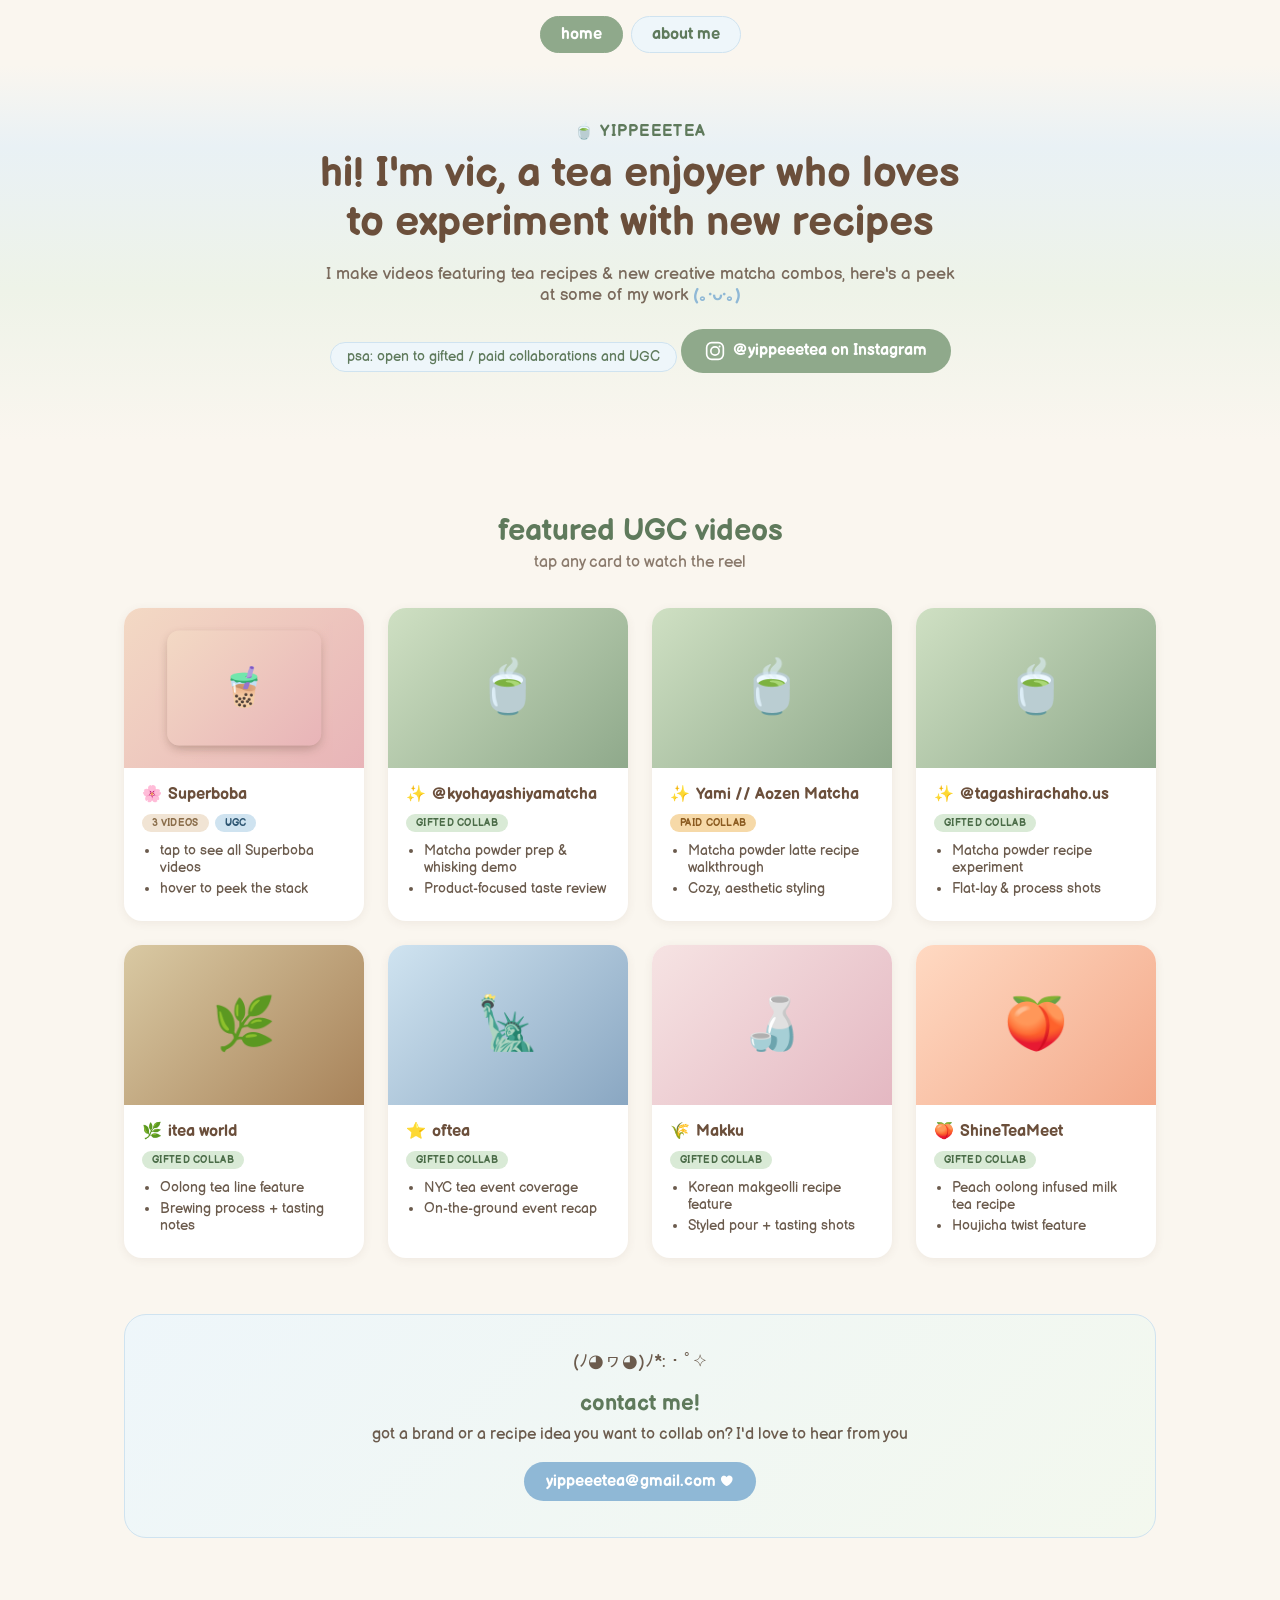
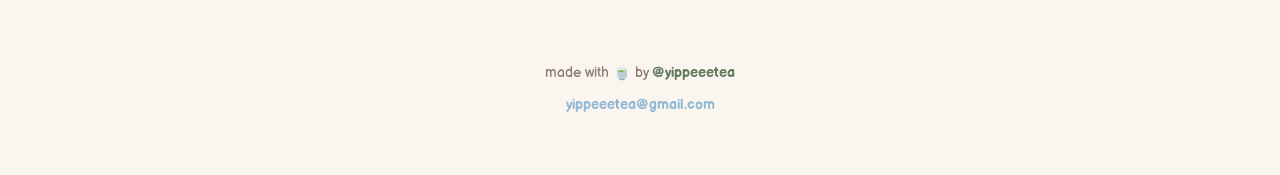
==== docs/index.html @ 3ee5039b "Switch to docs/ output for GitHub Pages (no workflow scope needed) - build.py now renders into docs/" ====
<!DOCTYPE html>
<html lang="en">
<head>
<meta charset="UTF-8" />
<meta name="viewport" content="width=device-width, initial-scale=1.0" />
<title>yippeeetea · UGC Portfolio</title>
<link rel="icon" href="data:image/svg+xml,<svg xmlns=%22http://www.w3.org/2000/svg%22 viewBox=%220 0 100 100%22><text y=%22.9em%22 font-size=%2280%22>🍵</text></svg>" />
<link rel="preconnect" href="https://fonts.googleapis.com">
<link rel="preconnect" href="https://fonts.gstatic.com" crossorigin>
<link href="https://fonts.googleapis.com/css2?family=Balsamiq+Sans:ital,wght@0,400;0,700;1,400;1,700&display=swap" rel="stylesheet">
<link rel="stylesheet" href="style.css" />
</head>
<body>

<nav class="site-nav">
  <a class="nav-tab active" href="index.html">home</a>
  <a class="nav-tab " href="about.html">about me</a>
</nav>


<header class="hero">
  <div class="hero-content">
    <p class="eyebrow">🍵 yippeeetea</p>
    <h1>hi! I'm vic, a tea enjoyer who loves to experiment with new recipes</h1>
    <p class="sub">I make videos featuring tea recipes &amp; new creative matcha combos, here's a peek at some of my work <span class="kaomoji">(｡•ᴗ•｡)</span></p>
    <p class="psa">psa: open to gifted / paid collaborations and UGC</p>
    <a class="ig-link" href="https://www.instagram.com/yippeeetea/" target="_blank" rel="noopener">
      <span class="ig-icon" aria-hidden="true"><img src="[data-uri]" alt="" /></span>
      <span>@yippeeetea on Instagram</span>
    </a>
  </div>
</header>


<main>

  <h2 class="section-title">featured UGC videos</h2>
  <p class="section-sub">tap any card to watch the reel</p>

  <section class="grid">
    
      
        
<a class="card card-stack-link" href="superboba.html">
  <div class="thumb thumb-superboba card-stack" aria-hidden="true">
    
    
    <span class="stack-leaf stack-leaf-3">🧋</span>
    
    <span class="stack-leaf stack-leaf-2">🧋</span>
    
    <span class="stack-leaf stack-leaf-1">🧋</span>
    
  </div>
  <div class="card-body">
    <p class="subtitle"><span class="accent">🌸</span> Superboba</p>
    <div class="pills">
      <span class="pill pill-count">3 videos</span>
      
      <span class="pill pill-ugc">UGC</span>
      
    </div>
    <ul class="points">
      <li>tap to see all Superboba videos</li>
      <li>hover to peek the stack</li>
    </ul>
  </div>
</a>

      
    
      
        
<a class="card" href="https://www.instagram.com/reel/DeEqm_hRa85/?utm_source=ig_web_copy_link&stkn=MzRlODBiNWFlZA==" target="_blank" rel="noopener">
  <div class="thumb thumb-matcha">🍵</div>
  <div class="card-body">
    <p class="subtitle"><span class="accent">✨</span> @kyohayashiyamatcha</p>
    <div class="pills">
      <span class="pill pill-gifted">gifted collab</span>
      
    </div>
    <ul class="points">
      
      <li>Matcha powder prep & whisking demo</li>
      
      <li>Product-focused taste review</li>
      
    </ul>
  </div>
</a>

      
    
      
        
<a class="card" href="https://www.instagram.com/reel/DdkfxMmgO7o/?utm_source=ig_web_copy_link&stkn=MzRlODBiNWFlZA==" target="_blank" rel="noopener">
  <div class="thumb thumb-matcha">🍵</div>
  <div class="card-body">
    <p class="subtitle"><span class="accent">✨</span> Yami // Aozen Matcha</p>
    <div class="pills">
      <span class="pill pill-paid">paid collab</span>
      
    </div>
    <ul class="points">
      
      <li>Matcha powder latte recipe walkthrough</li>
      
      <li>Cozy, aesthetic styling</li>
      
    </ul>
  </div>
</a>

      
    
      
        
<a class="card" href="https://www.instagram.com/reel/DdAmlrzAYRp/?utm_source=ig_web_copy_link&stkn=MzRlODBiNWFlZA==" target="_blank" rel="noopener">
  <div class="thumb thumb-matcha">🍵</div>
  <div class="card-body">
    <p class="subtitle"><span class="accent">✨</span> @tagashirachaho.us</p>
    <div class="pills">
      <span class="pill pill-gifted">gifted collab</span>
      
    </div>
    <ul class="points">
      
      <li>Matcha powder recipe experiment</li>
      
      <li>Flat-lay & process shots</li>
      
    </ul>
  </div>
</a>

      
    
      
        
<a class="card" href="https://www.instagram.com/reel/Db-3Sy9xDzG/?utm_source=ig_web_copy_link&stkn=MzRlODBiNWFlZA==" target="_blank" rel="noopener">
  <div class="thumb thumb-oolong">🌿</div>
  <div class="card-body">
    <p class="subtitle"><span class="accent">🌿</span> itea world</p>
    <div class="pills">
      <span class="pill pill-gifted">gifted collab</span>
      
    </div>
    <ul class="points">
      
      <li>Oolong tea line feature</li>
      
      <li>Brewing process + tasting notes</li>
      
    </ul>
  </div>
</a>

      
    
      
        
<a class="card" href="https://www.instagram.com/reel/DcQ111cR7M1/?utm_source=ig_web_copy_link&stkn=MzRlODBiNWFlZA==" target="_blank" rel="noopener">
  <div class="thumb thumb-event">🗽</div>
  <div class="card-body">
    <p class="subtitle"><span class="accent">⭐</span> oftea</p>
    <div class="pills">
      <span class="pill pill-gifted">gifted collab</span>
      
    </div>
    <ul class="points">
      
      <li>NYC tea event coverage</li>
      
      <li>On-the-ground event recap</li>
      
    </ul>
  </div>
</a>

      
    
      
        
<a class="card" href="https://www.instagram.com/reel/DdsZMg9Aa8T/?utm_source=ig_web_copy_link&stkn=MzRlODBiNWFlZA==" target="_blank" rel="noopener">
  <div class="thumb thumb-makku">🍶</div>
  <div class="card-body">
    <p class="subtitle"><span class="accent">🌾</span> Makku</p>
    <div class="pills">
      <span class="pill pill-gifted">gifted collab</span>
      
    </div>
    <ul class="points">
      
      <li>Korean makgeolli recipe feature</li>
      
      <li>Styled pour + tasting shots</li>
      
    </ul>
  </div>
</a>

      
    
      
        
<a class="card" href="https://www.instagram.com/reel/DdrWf7hsJnU/?utm_source=ig_web_copy_link&stkn=MzRlODBiNWFlZA==" target="_blank" rel="noopener">
  <div class="thumb thumb-shineteameet">🍑</div>
  <div class="card-body">
    <p class="subtitle"><span class="accent">🍑</span> ShineTeaMeet</p>
    <div class="pills">
      <span class="pill pill-gifted">gifted collab</span>
      
    </div>
    <ul class="points">
      
      <li>Peach oolong infused milk tea recipe</li>
      
      <li>Houjicha twist feature</li>
      
    </ul>
  </div>
</a>

      
    
  </section>

  <section class="contact-card">
    <p class="contact-heart" aria-hidden="true">(ﾉ◕ヮ◕)ﾉ*:・ﾟ✧</p>
    <h3>contact me!</h3>
    <p>got a brand or a recipe idea you want to collab on? I'd love to hear from you</p>
    <a class="email-link" href="mailto:yippeeetea@gmail.com">yippeeetea@gmail.com ♥</a>
  </section>

</main>

<footer>
  <p>made with 🍵 by <a href="https://www.instagram.com/yippeeetea/" target="_blank" rel="noopener">@yippeeetea</a></p>
  <p class="footer-email"><a href="mailto:yippeeetea@gmail.com">yippeeetea@gmail.com</a></p>
</footer>

</body>
</html>
---- docs/style.css ----
:root {
  --cream: #faf6ef;
  --sage: #8fa98b;
  --sage-dark: #5f7a5c;
  --brown: #6b4f3b;
  --accent: #e8b4b8;
  --card-bg: #ffffff;
  --baby-blue: #cfe3f0;
  --baby-blue-dark: #8fb8d6;
}

* { box-sizing: border-box; }

:root {
  --leaf-cursor: url("[data-uri]") 4 28, auto;
}

body {
  margin: 0;
  font-family: 'Balsamiq Sans', sans-serif;
  background: var(--cream);
  color: var(--brown);
  cursor: var(--leaf-cursor);
}

a, button, .card, .ig-link, .back-link {
  cursor: var(--leaf-cursor);
}

.hero {
  padding: 40px 24px 48px;
  text-align: center;
  background: linear-gradient(180deg, var(--cream) 0%, #e9f1f5 22%, #eef3e8 60%, var(--cream) 100%);
  position: relative;
  overflow: hidden;
}

.hero-content { max-width: 640px; margin: 0 auto; position: relative; z-index: 1; }

.eyebrow {
  font-weight: 700;
  letter-spacing: 0.08em;
  text-transform: uppercase;
  color: var(--sage-dark);
  margin-bottom: 8px;
}

.hero h1 {
  font-family: 'Balsamiq Sans', sans-serif;
  font-size: clamp(1.7rem, 4.2vw, 2.6rem);
  font-weight: 700;
  margin: 0 0 16px;
  color: var(--brown);
}

.hero .sub {
  font-size: 1.05rem;
  margin-bottom: 24px;
  color: #7a6a5c;
}

.ig-link {
  display: inline-flex;
  align-items: center;
  gap: 8px;
  padding: 12px 24px;
  background: var(--sage);
  color: white;
  border-radius: 999px;
  text-decoration: none;
  font-weight: 600;
  transition: transform 0.15s ease, background 0.15s ease;
}

.ig-link:hover {
  background: var(--sage-dark);
  transform: translateY(-2px);
}

.ig-icon {
  display: inline-flex;
  width: 20px;
  height: 20px;
}

.ig-icon img { width: 100%; height: 100%; display: block; }

.kaomoji {
  display: inline-block;
  color: var(--baby-blue-dark);
  font-weight: 700;
}

.psa {
  font-size: 0.85rem;
  color: var(--sage-dark);
  background: #eef6fa;
  display: inline-block;
  padding: 6px 16px;
  border-radius: 999px;
  margin: 0 0 20px;
  border: 1px solid var(--baby-blue);
}

.site-nav {
  display: flex;
  justify-content: center;
  gap: 8px;
  padding: 16px 24px 12px;
  background: var(--cream);
}

.nav-tab {
  padding: 8px 20px;
  border-radius: 999px;
  text-decoration: none;
  font-weight: 700;
  color: var(--sage-dark);
  background: #eef6fa;
  border: 1px solid var(--baby-blue);
  transition: background 0.15s ease, color 0.15s ease, transform 0.15s ease;
}

.nav-tab:hover {
  transform: translateY(-1px);
  background: var(--baby-blue);
}

.nav-tab.active {
  background: var(--sage);
  color: white;
  border-color: var(--sage);
}

main {
  max-width: 1080px;
  margin: 0 auto;
  padding: 48px 24px 80px;
}

.section-title {
  text-align: center;
  font-family: 'Balsamiq Sans', sans-serif;
  font-weight: 700;
  font-size: 1.9rem;
  margin-bottom: 4px;
  color: var(--sage-dark);
}

.section-sub {
  text-align: center;
  color: #8a7a6c;
  margin-top: 0;
  margin-bottom: 36px;
}

.grid {
  display: grid;
  grid-template-columns: repeat(auto-fill, minmax(240px, 1fr));
  gap: 24px;
}

.card {
  background: var(--card-bg);
  border-radius: 18px;
  overflow: hidden;
  text-decoration: none;
  color: var(--brown);
  box-shadow: 0 2px 10px rgba(107, 79, 59, 0.08);
  transition: transform 0.18s ease, box-shadow 0.18s ease;
  display: flex;
  flex-direction: column;
}

.card:hover {
  transform: translateY(-6px);
  box-shadow: 0 12px 24px rgba(107, 79, 59, 0.15);
}

.thumb {
  height: 160px;
  display: flex;
  align-items: center;
  justify-content: center;
  font-size: 3.2rem;
}

.thumb-superboba { --thumb-grad: linear-gradient(135deg, #f3d9c4, #e8b4b8); background: var(--thumb-grad); }
.thumb-matcha { --thumb-grad: linear-gradient(135deg, #cfe0c3, #8fa98b); background: var(--thumb-grad); }
.thumb-oolong { --thumb-grad: linear-gradient(135deg, #d9c9a3, #a8835a); background: var(--thumb-grad); }
.thumb-event { --thumb-grad: linear-gradient(135deg, var(--baby-blue), #8aa7c2); background: var(--thumb-grad); }
.thumb-makku { --thumb-grad: linear-gradient(135deg, #f6e3e3, #e4b8c2); background: var(--thumb-grad); }
.thumb-shineteameet { --thumb-grad: linear-gradient(135deg, #ffd9c2, #f3a98a); background: var(--thumb-grad); }

/* --- hover "deck of cards" stack (used for any brand with multiple videos) --- */
.card-stack {
  position: relative;
  overflow: visible;
  background: var(--thumb-grad);
}

.stack-leaf {
  position: absolute;
  width: 64%;
  height: 72%;
  border-radius: 12px;
  display: flex;
  align-items: center;
  justify-content: center;
  font-size: 2.4rem;
  background: var(--thumb-grad);
  box-shadow: 0 4px 10px rgba(107, 79, 59, 0.18);
  transition: transform 0.35s cubic-bezier(0.34, 1.56, 0.64, 1), opacity 0.3s ease;
}

.stack-leaf-1 { transform: translate(-50%, -50%) rotate(0deg); z-index: 4; }
.stack-leaf-2 { transform: translate(-50%, -50%) rotate(0deg) scale(0.96); z-index: 3; opacity: 0.9; }
.stack-leaf-3 { transform: translate(-50%, -50%) rotate(0deg) scale(0.92); z-index: 2; opacity: 0.75; }
.stack-leaf-4 { transform: translate(-50%, -50%) rotate(0deg) scale(0.88); z-index: 1; opacity: 0.6; }

.stack-leaf-1, .stack-leaf-2, .stack-leaf-3, .stack-leaf-4 {
  left: 50%;
  top: 50%;
}

.card-stack-link:hover .stack-leaf-1 {
  transform: translate(-78%, -58%) rotate(-16deg);
}

.card-stack-link:hover .stack-leaf-2 {
  transform: translate(-58%, -44%) rotate(-5deg) scale(0.97);
  opacity: 1;
}

.card-stack-link:hover .stack-leaf-3 {
  transform: translate(-38%, -44%) rotate(6deg) scale(0.95);
  opacity: 1;
}

.card-stack-link:hover .stack-leaf-4 {
  transform: translate(-18%, -58%) rotate(16deg) scale(0.92);
  opacity: 1;
}

.card-body {
  padding: 16px 18px 20px;
}

.subtitle {
  font-weight: 700;
  margin: 0 0 10px;
  display: flex;
  align-items: center;
  gap: 6px;
  flex-wrap: wrap;
}

.accent { font-size: 1rem; }

.tag {
  font-size: 0.65rem;
  font-weight: 600;
  background: #f1e4d4;
  color: #8a6d4a;
  padding: 2px 8px;
  border-radius: 999px;
  text-transform: uppercase;
  letter-spacing: 0.03em;
}

.pills {
  display: flex;
  flex-wrap: wrap;
  gap: 6px;
  margin-bottom: 10px;
}

.pill {
  font-size: 0.65rem;
  font-weight: 700;
  padding: 3px 10px;
  border-radius: 999px;
  text-transform: uppercase;
  letter-spacing: 0.03em;
}

.pill-count { background: #f1e4d4; color: #8a6d4a; }
.pill-ugc { background: var(--baby-blue); color: #2d5571; }
.pill-paid { background: #f6d9a8; color: #8a5a1f; }
.pill-gifted { background: #d9ead6; color: #4a6b47; }

.points {
  margin: 0;
  padding-left: 18px;
  font-size: 0.9rem;
  color: #6b5b4d;
}

.points li { margin-bottom: 4px; }

footer {
  text-align: center;
  padding: 32px 24px 48px;
  color: #8a7a6c;
  font-size: 0.9rem;
}

footer a {
  color: var(--sage-dark);
  font-weight: 600;
  text-decoration: none;
}

footer a:hover { text-decoration: underline; }

.hero-sub {
  padding: 48px 24px 32px;
}

.back-link {
  display: inline-block;
  margin-bottom: 16px;
  font-weight: 700;
  color: var(--sage-dark);
  text-decoration: none;
}

.back-link:hover { text-decoration: underline; }

.contact-card {
  margin-top: 56px;
  text-align: center;
  background: linear-gradient(135deg, #eef6fa, #f3f8ee);
  border: 1px solid var(--baby-blue);
  border-radius: 22px;
  padding: 36px 24px;
}

.contact-heart {
  font-size: 1.1rem;
  color: var(--baby-blue-dark);
  margin: 0 0 8px;
}

.contact-card h3 {
  margin: 0 0 8px;
  font-size: 1.4rem;
  color: var(--sage-dark);
}

.contact-card p {
  margin: 0 0 18px;
  color: #6b5b4d;
}

.email-link {
  display: inline-block;
  padding: 10px 22px;
  background: var(--baby-blue-dark);
  color: white;
  border-radius: 999px;
  text-decoration: none;
  font-weight: 700;
  transition: background 0.15s ease, transform 0.15s ease;
}

.email-link:hover {
  background: #6ea2c4;
  transform: translateY(-2px);
}

footer .footer-email a {
  color: var(--baby-blue-dark);
}

.about-card {
  max-width: 560px;
  margin: 0 auto;
  background: var(--card-bg);
  border-radius: 22px;
  padding: 36px 32px;
  box-shadow: 0 2px 10px rgba(107, 79, 59, 0.08);
  text-align: center;
}

.about-location {
  font-weight: 700;
  color: var(--sage-dark);
  margin-bottom: 8px;
}

.about-blurb {
  color: #6b5b4d;
  margin-bottom: 28px;
}

.about-heading {
  color: var(--baby-blue-dark);
  margin-bottom: 14px;
  font-size: 1.1rem;
}

.about-list {
  list-style: none;
  padding: 0;
  margin: 0 0 24px;
  display: flex;
  flex-direction: column;
  gap: 10px;
}

.about-list li {
  background: #eef6fa;
  border-radius: 999px;
  padding: 10px 18px;
  color: var(--brown);
  font-weight: 600;
}

.about-note {
  color: #9a8a7c;
  font-size: 0.9rem;
  margin: 0;
}
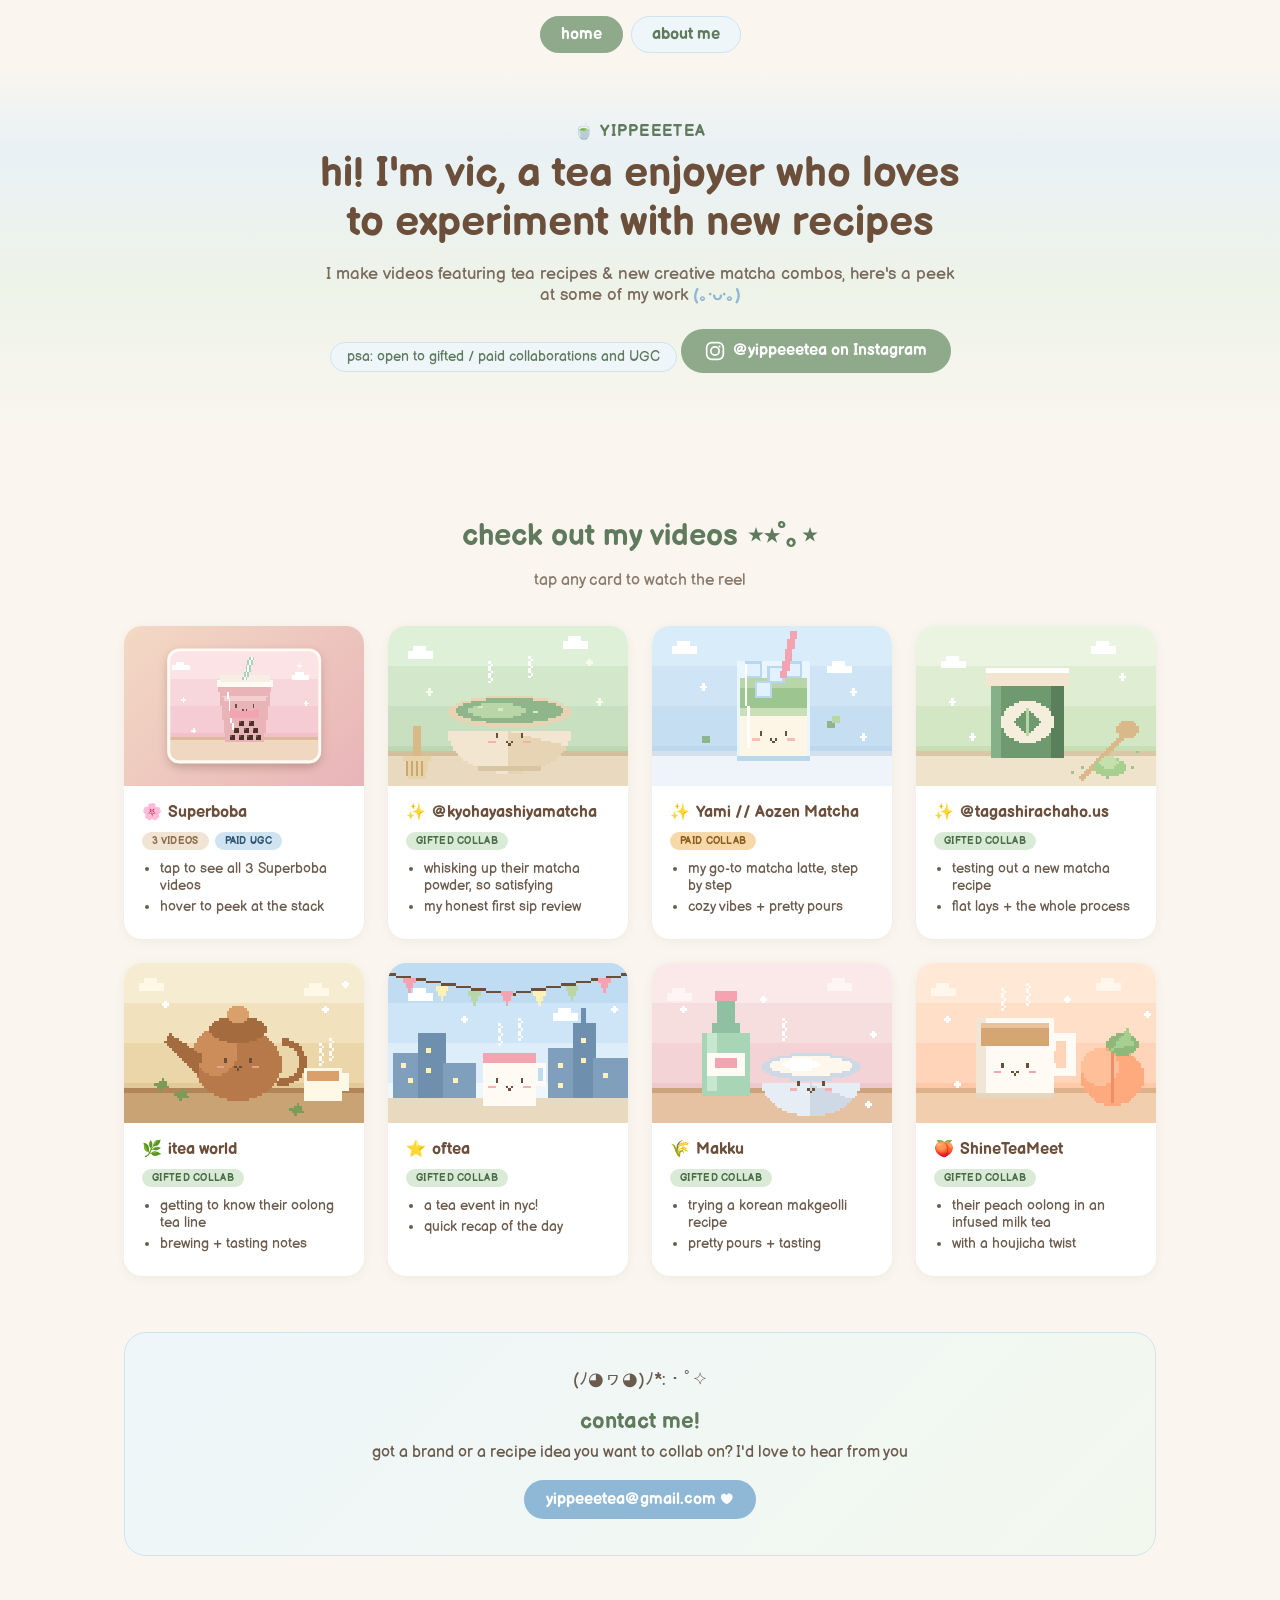
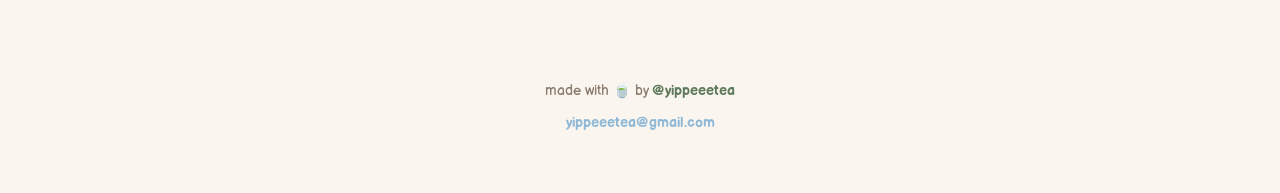
==== commit 401b48a5: "Pixel art thumbnails, paid UGC pill, shine title, friendlier copy, Instagram sync script Co-authored" ====
--- a/docs/index.html
+++ b/docs/index.html
@@ -34,22 +34,26 @@
 
 <main>
 
-  <h2 class="section-title">featured UGC videos</h2>
+  <h2 class="section-title"><span class="shine">check out my videos ⋆⭒˚｡⋆</span></h2>
   <p class="section-sub">tap any card to watch the reel</p>
 
   <section class="grid">
     
       
         
+
 <a class="card card-stack-link" href="superboba.html">
   <div class="thumb thumb-superboba card-stack" aria-hidden="true">
     
     
-    <span class="stack-leaf stack-leaf-3">🧋</span>
-    
-    <span class="stack-leaf stack-leaf-2">🧋</span>
-    
-    <span class="stack-leaf stack-leaf-1">🧋</span>
+    
+    <span class="stack-leaf stack-leaf-3" style="background-image:url('img/superboba-3.png')"></span>
+    
+    
+    <span class="stack-leaf stack-leaf-2" style="background-image:url('img/superboba-2.png')"></span>
+    
+    
+    <span class="stack-leaf stack-leaf-1" style="background-image:url('img/superboba-1.png')"></span>
     
   </div>
   <div class="card-body">
@@ -57,12 +61,12 @@
     <div class="pills">
       <span class="pill pill-count">3 videos</span>
       
-      <span class="pill pill-ugc">UGC</span>
-      
-    </div>
-    <ul class="points">
-      <li>tap to see all Superboba videos</li>
-      <li>hover to peek the stack</li>
+      <span class="pill pill-ugc">paid UGC</span>
+      
+    </div>
+    <ul class="points">
+      <li>tap to see all 3 Superboba videos</li>
+      <li>hover to peek at the stack</li>
     </ul>
   </div>
 </a>
@@ -72,7 +76,7 @@
       
         
 <a class="card" href="https://www.instagram.com/reel/DeEqm_hRa85/?utm_source=ig_web_copy_link&stkn=MzRlODBiNWFlZA==" target="_blank" rel="noopener">
-  <div class="thumb thumb-matcha">🍵</div>
+  <div class="thumb thumb-matcha"><img class="thumb-img" src="img/kyohayashiyamatcha-1.png" alt="" loading="lazy" /></div>
   <div class="card-body">
     <p class="subtitle"><span class="accent">✨</span> @kyohayashiyamatcha</p>
     <div class="pills">
@@ -81,9 +85,9 @@
     </div>
     <ul class="points">
       
-      <li>Matcha powder prep & whisking demo</li>
-      
-      <li>Product-focused taste review</li>
+      <li>whisking up their matcha powder, so satisfying</li>
+      
+      <li>my honest first sip review</li>
       
     </ul>
   </div>
@@ -94,7 +98,7 @@
       
         
 <a class="card" href="https://www.instagram.com/reel/DdkfxMmgO7o/?utm_source=ig_web_copy_link&stkn=MzRlODBiNWFlZA==" target="_blank" rel="noopener">
-  <div class="thumb thumb-matcha">🍵</div>
+  <div class="thumb thumb-matcha"><img class="thumb-img" src="img/aozen-matcha-1.png" alt="" loading="lazy" /></div>
   <div class="card-body">
     <p class="subtitle"><span class="accent">✨</span> Yami // Aozen Matcha</p>
     <div class="pills">
@@ -103,9 +107,9 @@
     </div>
     <ul class="points">
       
-      <li>Matcha powder latte recipe walkthrough</li>
-      
-      <li>Cozy, aesthetic styling</li>
+      <li>my go-to matcha latte, step by step</li>
+      
+      <li>cozy vibes + pretty pours</li>
       
     </ul>
   </div>
@@ -116,7 +120,7 @@
       
         
 <a class="card" href="https://www.instagram.com/reel/DdAmlrzAYRp/?utm_source=ig_web_copy_link&stkn=MzRlODBiNWFlZA==" target="_blank" rel="noopener">
-  <div class="thumb thumb-matcha">🍵</div>
+  <div class="thumb thumb-matcha"><img class="thumb-img" src="img/tagashirachaho-1.png" alt="" loading="lazy" /></div>
   <div class="card-body">
     <p class="subtitle"><span class="accent">✨</span> @tagashirachaho.us</p>
     <div class="pills">
@@ -125,9 +129,9 @@
     </div>
     <ul class="points">
       
-      <li>Matcha powder recipe experiment</li>
-      
-      <li>Flat-lay & process shots</li>
+      <li>testing out a new matcha recipe</li>
+      
+      <li>flat lays + the whole process</li>
       
     </ul>
   </div>
@@ -138,7 +142,7 @@
       
         
 <a class="card" href="https://www.instagram.com/reel/Db-3Sy9xDzG/?utm_source=ig_web_copy_link&stkn=MzRlODBiNWFlZA==" target="_blank" rel="noopener">
-  <div class="thumb thumb-oolong">🌿</div>
+  <div class="thumb thumb-oolong"><img class="thumb-img" src="img/itea-world-1.png" alt="" loading="lazy" /></div>
   <div class="card-body">
     <p class="subtitle"><span class="accent">🌿</span> itea world</p>
     <div class="pills">
@@ -147,9 +151,9 @@
     </div>
     <ul class="points">
       
-      <li>Oolong tea line feature</li>
-      
-      <li>Brewing process + tasting notes</li>
+      <li>getting to know their oolong tea line</li>
+      
+      <li>brewing + tasting notes</li>
       
     </ul>
   </div>
@@ -160,7 +164,7 @@
       
         
 <a class="card" href="https://www.instagram.com/reel/DcQ111cR7M1/?utm_source=ig_web_copy_link&stkn=MzRlODBiNWFlZA==" target="_blank" rel="noopener">
-  <div class="thumb thumb-event">🗽</div>
+  <div class="thumb thumb-event"><img class="thumb-img" src="img/oftea-1.png" alt="" loading="lazy" /></div>
   <div class="card-body">
     <p class="subtitle"><span class="accent">⭐</span> oftea</p>
     <div class="pills">
@@ -169,9 +173,9 @@
     </div>
     <ul class="points">
       
-      <li>NYC tea event coverage</li>
-      
-      <li>On-the-ground event recap</li>
+      <li>a tea event in nyc!</li>
+      
+      <li>quick recap of the day</li>
       
     </ul>
   </div>
@@ -182,7 +186,7 @@
       
         
 <a class="card" href="https://www.instagram.com/reel/DdsZMg9Aa8T/?utm_source=ig_web_copy_link&stkn=MzRlODBiNWFlZA==" target="_blank" rel="noopener">
-  <div class="thumb thumb-makku">🍶</div>
+  <div class="thumb thumb-makku"><img class="thumb-img" src="img/makku-1.png" alt="" loading="lazy" /></div>
   <div class="card-body">
     <p class="subtitle"><span class="accent">🌾</span> Makku</p>
     <div class="pills">
@@ -191,9 +195,9 @@
     </div>
     <ul class="points">
       
-      <li>Korean makgeolli recipe feature</li>
-      
-      <li>Styled pour + tasting shots</li>
+      <li>trying a korean makgeolli recipe</li>
+      
+      <li>pretty pours + tasting</li>
       
     </ul>
   </div>
@@ -204,7 +208,7 @@
       
         
 <a class="card" href="https://www.instagram.com/reel/DdrWf7hsJnU/?utm_source=ig_web_copy_link&stkn=MzRlODBiNWFlZA==" target="_blank" rel="noopener">
-  <div class="thumb thumb-shineteameet">🍑</div>
+  <div class="thumb thumb-shineteameet"><img class="thumb-img" src="img/shineteameet-1.png" alt="" loading="lazy" /></div>
   <div class="card-body">
     <p class="subtitle"><span class="accent">🍑</span> ShineTeaMeet</p>
     <div class="pills">
@@ -213,9 +217,9 @@
     </div>
     <ul class="points">
       
-      <li>Peach oolong infused milk tea recipe</li>
-      
-      <li>Houjicha twist feature</li>
+      <li>their peach oolong in an infused milk tea</li>
+      
+      <li>with a houjicha twist</li>
       
     </ul>
   </div>
--- a/docs/style.css
+++ b/docs/style.css
@@ -183,6 +183,50 @@
   align-items: center;
   justify-content: center;
   font-size: 3.2rem;
+  overflow: hidden;
+}
+
+.thumb-img {
+  width: 100%;
+  height: 100%;
+  object-fit: cover;
+  image-rendering: pixelated;
+  display: block;
+}
+
+.section-title .shine {
+  position: relative;
+  display: inline-block;
+  overflow: hidden;
+  padding: 4px 22px;
+  border-radius: 999px;
+  transition: box-shadow 0.3s ease, background 0.3s ease;
+}
+
+.section-title .shine::after {
+  content: "";
+  position: absolute;
+  top: 0;
+  left: -70%;
+  width: 50%;
+  height: 100%;
+  background: linear-gradient(100deg, transparent, rgba(255, 255, 255, 0.95), transparent);
+  transform: skewX(-20deg);
+  pointer-events: none;
+}
+
+.section-title .shine:hover {
+  background: rgba(207, 227, 240, 0.35);
+  box-shadow: 0 0 22px 6px rgba(207, 227, 240, 0.7);
+}
+
+.section-title .shine:hover::after {
+  animation: shine-sweep 0.9s ease-out;
+}
+
+@keyframes shine-sweep {
+  from { left: -70%; }
+  to { left: 130%; }
 }
 
 .thumb-superboba { --thumb-grad: linear-gradient(135deg, #f3d9c4, #e8b4b8); background: var(--thumb-grad); }
@@ -209,6 +253,11 @@
   justify-content: center;
   font-size: 2.4rem;
   background: var(--thumb-grad);
+  background-size: cover;
+  background-position: center;
+  image-rendering: pixelated;
+  border: 3px solid #fffaf3;
+  box-sizing: border-box;
   box-shadow: 0 4px 10px rgba(107, 79, 59, 0.18);
   transition: transform 0.35s cubic-bezier(0.34, 1.56, 0.64, 1), opacity 0.3s ease;
 }
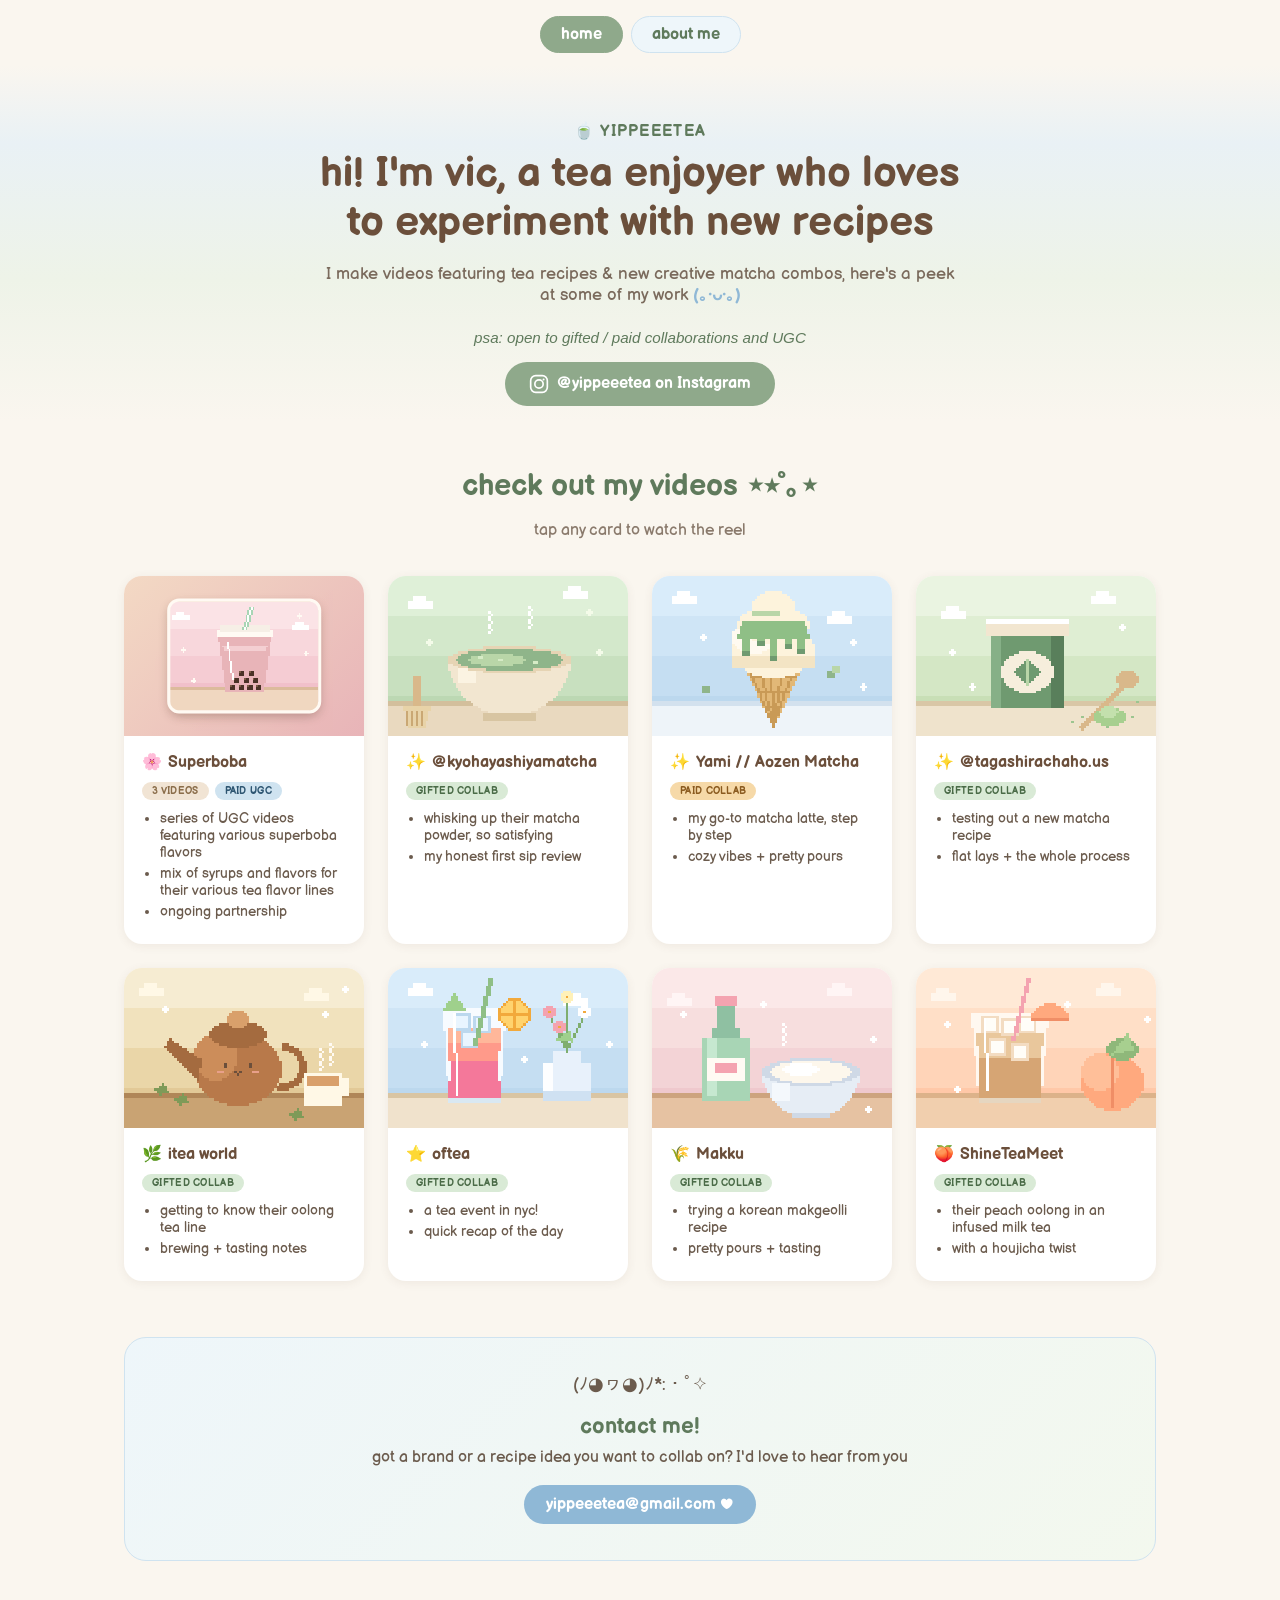
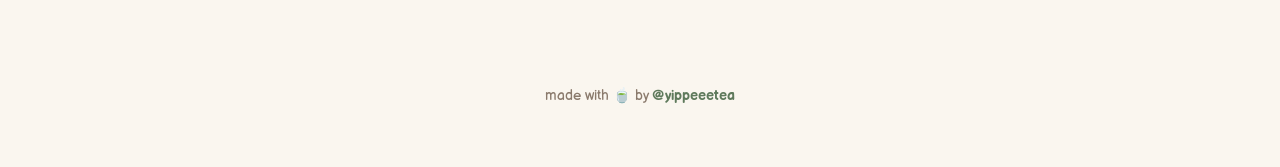
==== commit 64bcc023: "Layout tweaks, copy updates, cache-busted assets Co-authored-by: Copilot <223556219+Copilot@users.no" ====
--- a/docs/index.html
+++ b/docs/index.html
@@ -8,7 +8,7 @@
 <link rel="preconnect" href="https://fonts.googleapis.com">
 <link rel="preconnect" href="https://fonts.gstatic.com" crossorigin>
 <link href="https://fonts.googleapis.com/css2?family=Balsamiq+Sans:ital,wght@0,400;0,700;1,400;1,700&display=swap" rel="stylesheet">
-<link rel="stylesheet" href="style.css" />
+<link rel="stylesheet" href="style.css?v=1a2523c0" />
 </head>
 <body>
 
@@ -47,13 +47,13 @@
     
     
     
-    <span class="stack-leaf stack-leaf-3" style="background-image:url('img/superboba-3.png')"></span>
-    
-    
-    <span class="stack-leaf stack-leaf-2" style="background-image:url('img/superboba-2.png')"></span>
-    
-    
-    <span class="stack-leaf stack-leaf-1" style="background-image:url('img/superboba-1.png')"></span>
+    <span class="stack-leaf stack-leaf-3" style="background-image:url('img/superboba-3.png?v=a93e6e29')"></span>
+    
+    
+    <span class="stack-leaf stack-leaf-2" style="background-image:url('img/superboba-2.png?v=41aed726')"></span>
+    
+    
+    <span class="stack-leaf stack-leaf-1" style="background-image:url('img/superboba-1.png?v=3da0dbfa')"></span>
     
   </div>
   <div class="card-body">
@@ -65,8 +65,13 @@
       
     </div>
     <ul class="points">
-      <li>tap to see all 3 Superboba videos</li>
-      <li>hover to peek at the stack</li>
+      
+      <li>series of UGC videos featuring various superboba flavors</li>
+      
+      <li>mix of syrups and flavors for their various tea flavor lines</li>
+      
+      <li>ongoing partnership</li>
+      
     </ul>
   </div>
 </a>
@@ -76,7 +81,7 @@
       
         
 <a class="card" href="https://www.instagram.com/reel/DeEqm_hRa85/?utm_source=ig_web_copy_link&stkn=MzRlODBiNWFlZA==" target="_blank" rel="noopener">
-  <div class="thumb thumb-matcha"><img class="thumb-img" src="img/kyohayashiyamatcha-1.png" alt="" loading="lazy" /></div>
+  <div class="thumb thumb-matcha"><img class="thumb-img" src="img/kyohayashiyamatcha-1.png?v=180cfa5a" alt="" loading="lazy" /></div>
   <div class="card-body">
     <p class="subtitle"><span class="accent">✨</span> @kyohayashiyamatcha</p>
     <div class="pills">
@@ -98,7 +103,7 @@
       
         
 <a class="card" href="https://www.instagram.com/reel/DdkfxMmgO7o/?utm_source=ig_web_copy_link&stkn=MzRlODBiNWFlZA==" target="_blank" rel="noopener">
-  <div class="thumb thumb-matcha"><img class="thumb-img" src="img/aozen-matcha-1.png" alt="" loading="lazy" /></div>
+  <div class="thumb thumb-matcha"><img class="thumb-img" src="img/aozen-matcha-1.png?v=bb409b44" alt="" loading="lazy" /></div>
   <div class="card-body">
     <p class="subtitle"><span class="accent">✨</span> Yami // Aozen Matcha</p>
     <div class="pills">
@@ -120,7 +125,7 @@
       
         
 <a class="card" href="https://www.instagram.com/reel/DdAmlrzAYRp/?utm_source=ig_web_copy_link&stkn=MzRlODBiNWFlZA==" target="_blank" rel="noopener">
-  <div class="thumb thumb-matcha"><img class="thumb-img" src="img/tagashirachaho-1.png" alt="" loading="lazy" /></div>
+  <div class="thumb thumb-matcha"><img class="thumb-img" src="img/tagashirachaho-1.png?v=8dd2be90" alt="" loading="lazy" /></div>
   <div class="card-body">
     <p class="subtitle"><span class="accent">✨</span> @tagashirachaho.us</p>
     <div class="pills">
@@ -142,7 +147,7 @@
       
         
 <a class="card" href="https://www.instagram.com/reel/Db-3Sy9xDzG/?utm_source=ig_web_copy_link&stkn=MzRlODBiNWFlZA==" target="_blank" rel="noopener">
-  <div class="thumb thumb-oolong"><img class="thumb-img" src="img/itea-world-1.png" alt="" loading="lazy" /></div>
+  <div class="thumb thumb-oolong"><img class="thumb-img" src="img/itea-world-1.png?v=f99b14b1" alt="" loading="lazy" /></div>
   <div class="card-body">
     <p class="subtitle"><span class="accent">🌿</span> itea world</p>
     <div class="pills">
@@ -164,7 +169,7 @@
       
         
 <a class="card" href="https://www.instagram.com/reel/DcQ111cR7M1/?utm_source=ig_web_copy_link&stkn=MzRlODBiNWFlZA==" target="_blank" rel="noopener">
-  <div class="thumb thumb-event"><img class="thumb-img" src="img/oftea-1.png" alt="" loading="lazy" /></div>
+  <div class="thumb thumb-event"><img class="thumb-img" src="img/oftea-1.png?v=0e62208d" alt="" loading="lazy" /></div>
   <div class="card-body">
     <p class="subtitle"><span class="accent">⭐</span> oftea</p>
     <div class="pills">
@@ -186,7 +191,7 @@
       
         
 <a class="card" href="https://www.instagram.com/reel/DdsZMg9Aa8T/?utm_source=ig_web_copy_link&stkn=MzRlODBiNWFlZA==" target="_blank" rel="noopener">
-  <div class="thumb thumb-makku"><img class="thumb-img" src="img/makku-1.png" alt="" loading="lazy" /></div>
+  <div class="thumb thumb-makku"><img class="thumb-img" src="img/makku-1.png?v=3c505293" alt="" loading="lazy" /></div>
   <div class="card-body">
     <p class="subtitle"><span class="accent">🌾</span> Makku</p>
     <div class="pills">
@@ -208,7 +213,7 @@
       
         
 <a class="card" href="https://www.instagram.com/reel/DdrWf7hsJnU/?utm_source=ig_web_copy_link&stkn=MzRlODBiNWFlZA==" target="_blank" rel="noopener">
-  <div class="thumb thumb-shineteameet"><img class="thumb-img" src="img/shineteameet-1.png" alt="" loading="lazy" /></div>
+  <div class="thumb thumb-shineteameet"><img class="thumb-img" src="img/shineteameet-1.png?v=5fa34d2f" alt="" loading="lazy" /></div>
   <div class="card-body">
     <p class="subtitle"><span class="accent">🍑</span> ShineTeaMeet</p>
     <div class="pills">
@@ -240,7 +245,6 @@
 
 <footer>
   <p>made with 🍵 by <a href="https://www.instagram.com/yippeeetea/" target="_blank" rel="noopener">@yippeeetea</a></p>
-  <p class="footer-email"><a href="mailto:yippeeetea@gmail.com">yippeeetea@gmail.com</a></p>
 </footer>
 
 </body>
--- a/docs/style.css
+++ b/docs/style.css
@@ -28,7 +28,7 @@
 }
 
 .hero {
-  padding: 40px 24px 48px;
+  padding: 40px 24px 16px;
   text-align: center;
   background: linear-gradient(180deg, var(--cream) 0%, #e9f1f5 22%, #eef3e8 60%, var(--cream) 100%);
   position: relative;
@@ -92,14 +92,10 @@
 }
 
 .psa {
-  font-size: 0.85rem;
-  color: var(--sage-dark);
-  background: #eef6fa;
-  display: inline-block;
-  padding: 6px 16px;
-  border-radius: 999px;
-  margin: 0 0 20px;
-  border: 1px solid var(--baby-blue);
+  font-size: 0.95rem;
+  font-style: italic;
+  color: var(--sage-dark);
+  margin: 0 0 16px;
 }
 
 .site-nav {
@@ -135,7 +131,7 @@
 main {
   max-width: 1080px;
   margin: 0 auto;
-  padding: 48px 24px 80px;
+  padding: 16px 24px 80px;
 }
 
 .section-title {
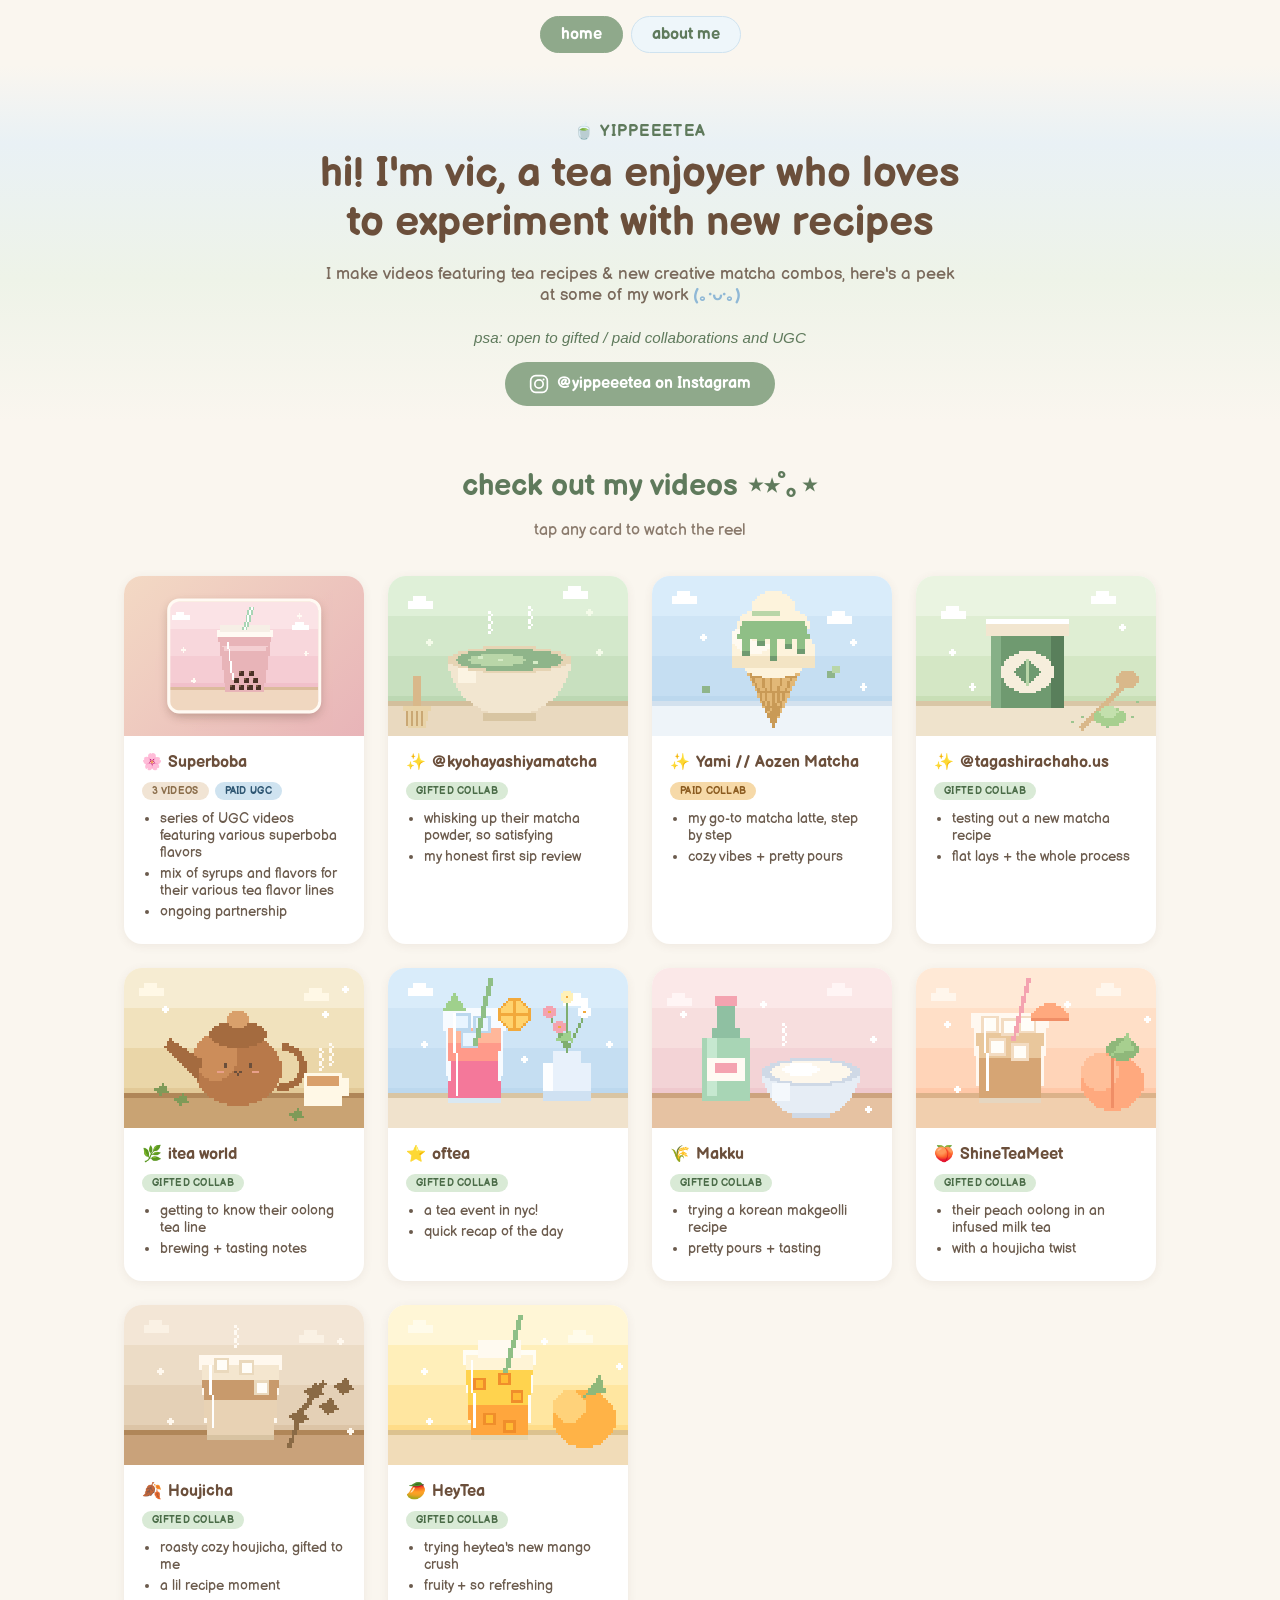
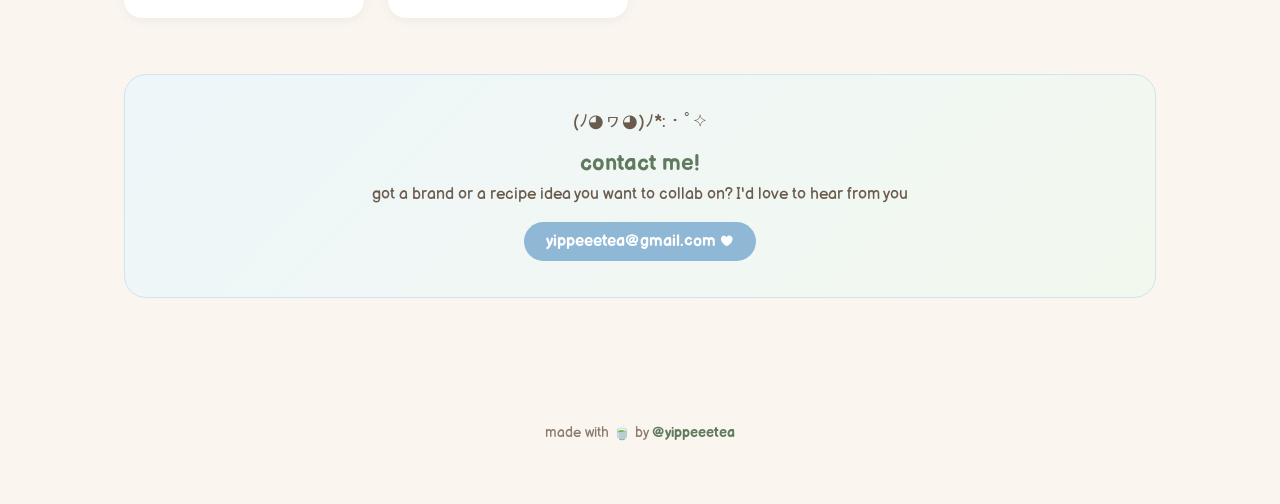
==== commit 0ab8f304: "Add houjicha and HeyTea videos Co-authored-by: Copilot <223556219+Copilot@users.noreply.github.com>" ====
--- a/docs/index.html
+++ b/docs/index.html
@@ -8,7 +8,7 @@
 <link rel="preconnect" href="https://fonts.googleapis.com">
 <link rel="preconnect" href="https://fonts.gstatic.com" crossorigin>
 <link href="https://fonts.googleapis.com/css2?family=Balsamiq+Sans:ital,wght@0,400;0,700;1,400;1,700&display=swap" rel="stylesheet">
-<link rel="stylesheet" href="style.css?v=1a2523c0" />
+<link rel="stylesheet" href="style.css?v=d5f3f87d" />
 </head>
 <body>
 
@@ -232,6 +232,50 @@
 
       
     
+      
+        
+<a class="card" href="https://www.instagram.com/p/DerjKmBRm1m/" target="_blank" rel="noopener">
+  <div class="thumb thumb-oolong"><img class="thumb-img" src="img/houjicha-1.png?v=eb1d194a" alt="" loading="lazy" /></div>
+  <div class="card-body">
+    <p class="subtitle"><span class="accent">🍂</span> Houjicha</p>
+    <div class="pills">
+      <span class="pill pill-gifted">gifted collab</span>
+      
+    </div>
+    <ul class="points">
+      
+      <li>roasty cozy houjicha, gifted to me</li>
+      
+      <li>a lil recipe moment</li>
+      
+    </ul>
+  </div>
+</a>
+
+      
+    
+      
+        
+<a class="card" href="https://www.instagram.com/p/Dec8OcSJ1fE/" target="_blank" rel="noopener">
+  <div class="thumb thumb-heytea"><img class="thumb-img" src="img/heytea-1.png?v=2ee8b04e" alt="" loading="lazy" /></div>
+  <div class="card-body">
+    <p class="subtitle"><span class="accent">🥭</span> HeyTea</p>
+    <div class="pills">
+      <span class="pill pill-gifted">gifted collab</span>
+      
+    </div>
+    <ul class="points">
+      
+      <li>trying heytea's new mango crush</li>
+      
+      <li>fruity + so refreshing</li>
+      
+    </ul>
+  </div>
+</a>
+
+      
+    
   </section>
 
   <section class="contact-card">
--- a/docs/style.css
+++ b/docs/style.css
@@ -231,6 +231,7 @@
 .thumb-event { --thumb-grad: linear-gradient(135deg, var(--baby-blue), #8aa7c2); background: var(--thumb-grad); }
 .thumb-makku { --thumb-grad: linear-gradient(135deg, #f6e3e3, #e4b8c2); background: var(--thumb-grad); }
 .thumb-shineteameet { --thumb-grad: linear-gradient(135deg, #ffd9c2, #f3a98a); background: var(--thumb-grad); }
+.thumb-heytea { --thumb-grad: linear-gradient(135deg, #fff1b8, #ffc56e); background: var(--thumb-grad); }
 
 /* --- hover "deck of cards" stack (used for any brand with multiple videos) --- */
 .card-stack {
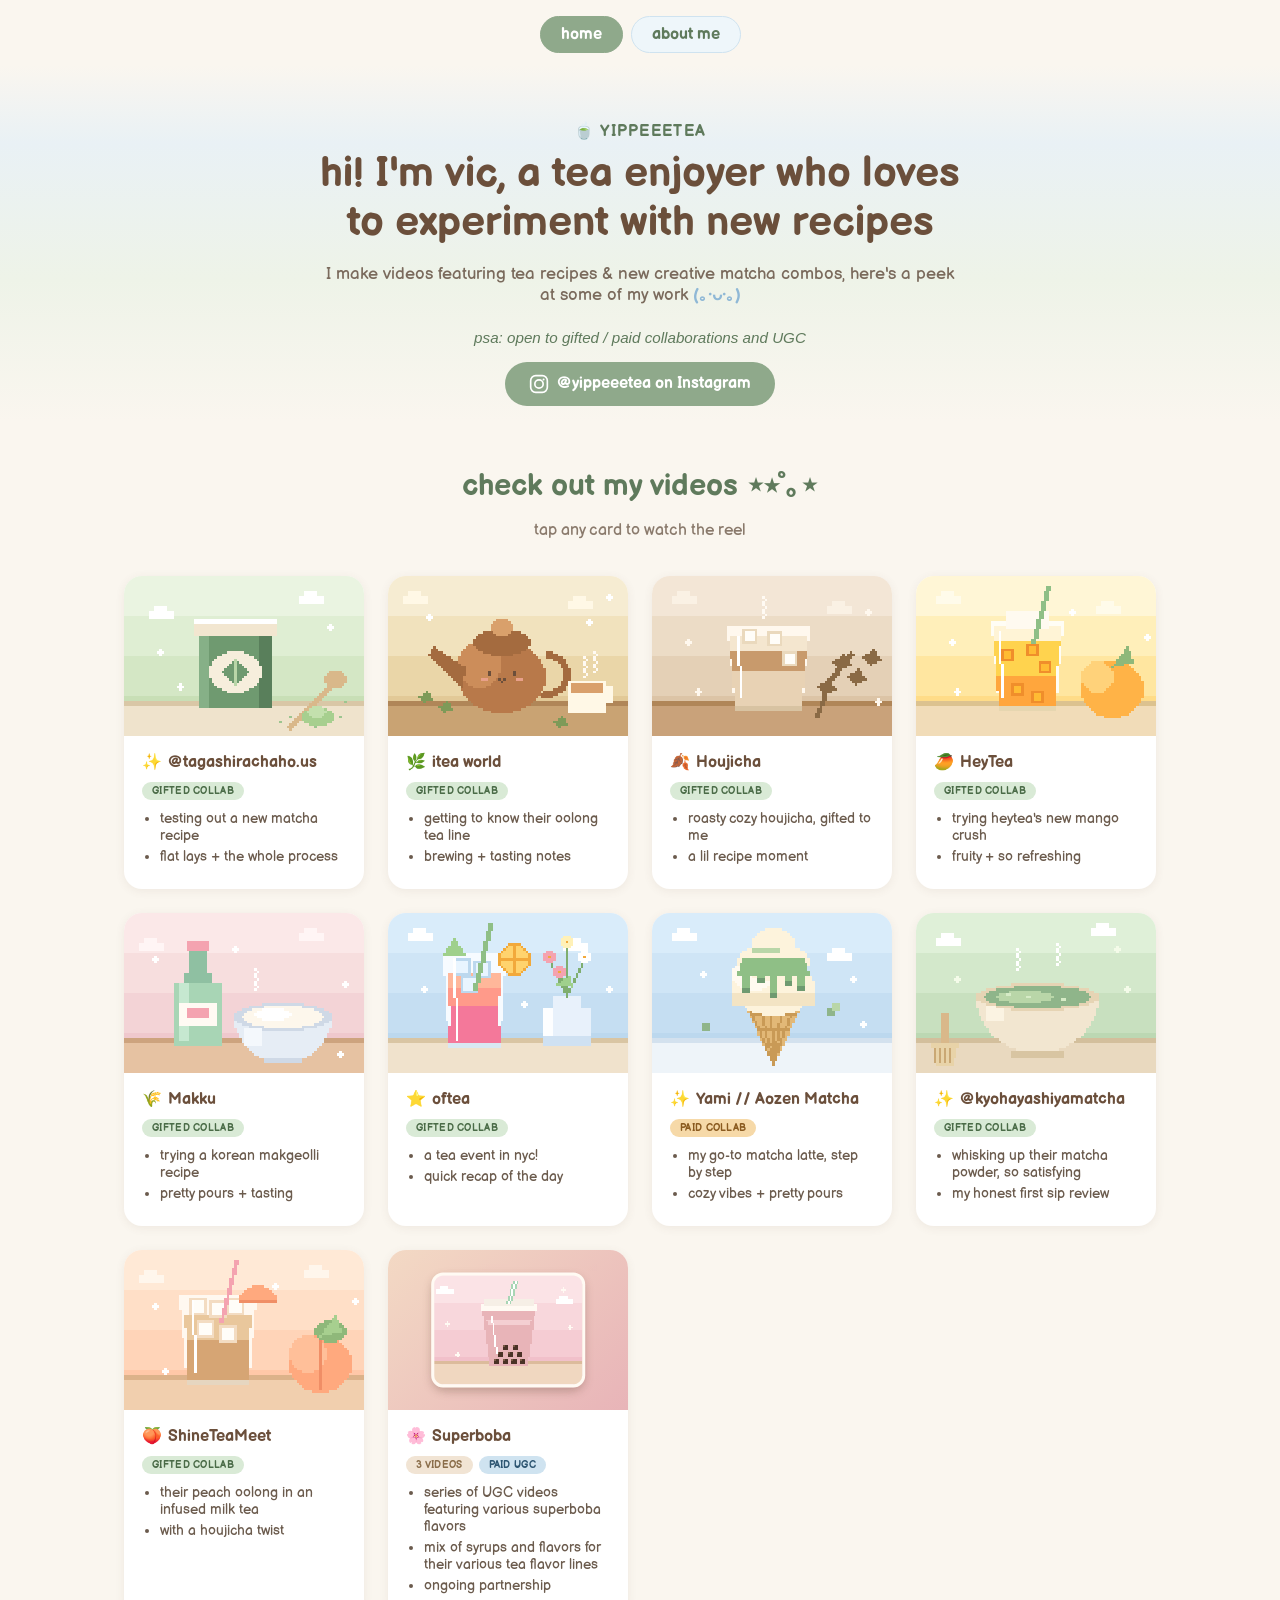
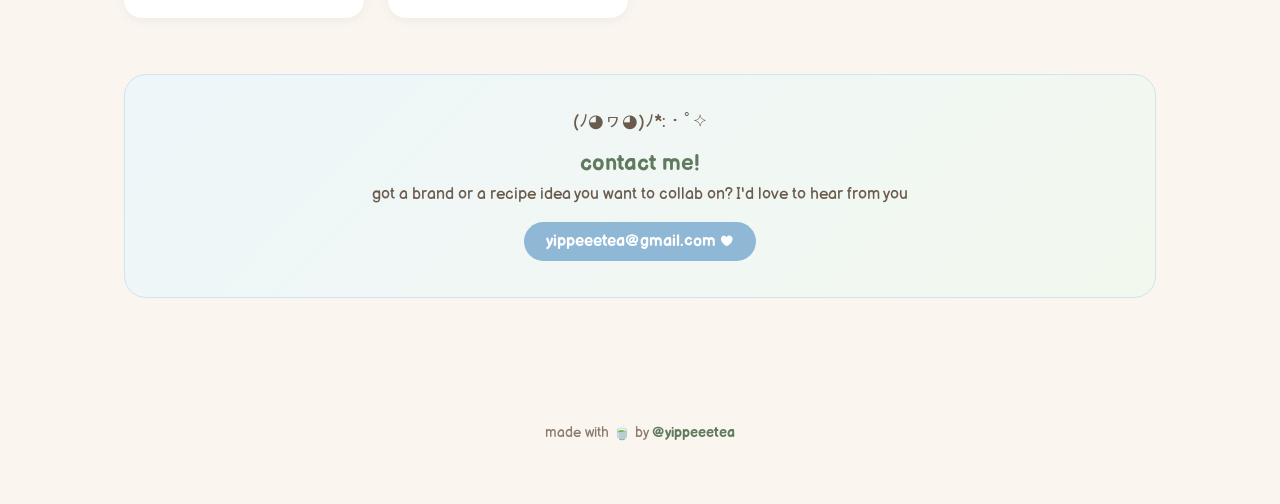
==== commit c19a587a: "Add view counts and sort cards by views Co-authored-by: Copilot <223556219+Copilot@users.noreply.git" ====
--- a/docs/index.html
+++ b/docs/index.html
@@ -41,6 +41,204 @@
     
       
         
+<a class="card" href="https://www.instagram.com/reel/DdAmlrzAYRp/?utm_source=ig_web_copy_link&stkn=MzRlODBiNWFlZA==" target="_blank" rel="noopener">
+  <div class="thumb thumb-matcha"><img class="thumb-img" src="img/tagashirachaho-1.png?v=8dd2be90" alt="" loading="lazy" /></div>
+  <div class="card-body">
+    <p class="subtitle"><span class="accent">✨</span> @tagashirachaho.us</p>
+    <div class="pills">
+      <span class="pill pill-gifted">gifted collab</span>
+      
+    </div>
+    <ul class="points">
+      
+      <li>testing out a new matcha recipe</li>
+      
+      <li>flat lays + the whole process</li>
+      
+    </ul>
+  </div>
+</a>
+
+      
+    
+      
+        
+<a class="card" href="https://www.instagram.com/reel/Db-3Sy9xDzG/?utm_source=ig_web_copy_link&stkn=MzRlODBiNWFlZA==" target="_blank" rel="noopener">
+  <div class="thumb thumb-oolong"><img class="thumb-img" src="img/itea-world-1.png?v=f99b14b1" alt="" loading="lazy" /></div>
+  <div class="card-body">
+    <p class="subtitle"><span class="accent">🌿</span> itea world</p>
+    <div class="pills">
+      <span class="pill pill-gifted">gifted collab</span>
+      
+    </div>
+    <ul class="points">
+      
+      <li>getting to know their oolong tea line</li>
+      
+      <li>brewing + tasting notes</li>
+      
+    </ul>
+  </div>
+</a>
+
+      
+    
+      
+        
+<a class="card" href="https://www.instagram.com/p/DerjKmBRm1m/" target="_blank" rel="noopener">
+  <div class="thumb thumb-oolong"><img class="thumb-img" src="img/houjicha-1.png?v=eb1d194a" alt="" loading="lazy" /></div>
+  <div class="card-body">
+    <p class="subtitle"><span class="accent">🍂</span> Houjicha</p>
+    <div class="pills">
+      <span class="pill pill-gifted">gifted collab</span>
+      
+    </div>
+    <ul class="points">
+      
+      <li>roasty cozy houjicha, gifted to me</li>
+      
+      <li>a lil recipe moment</li>
+      
+    </ul>
+  </div>
+</a>
+
+      
+    
+      
+        
+<a class="card" href="https://www.instagram.com/p/Dec8OcSJ1fE/" target="_blank" rel="noopener">
+  <div class="thumb thumb-heytea"><img class="thumb-img" src="img/heytea-1.png?v=2ee8b04e" alt="" loading="lazy" /></div>
+  <div class="card-body">
+    <p class="subtitle"><span class="accent">🥭</span> HeyTea</p>
+    <div class="pills">
+      <span class="pill pill-gifted">gifted collab</span>
+      
+    </div>
+    <ul class="points">
+      
+      <li>trying heytea's new mango crush</li>
+      
+      <li>fruity + so refreshing</li>
+      
+    </ul>
+  </div>
+</a>
+
+      
+    
+      
+        
+<a class="card" href="https://www.instagram.com/reel/DdsZMg9Aa8T/?utm_source=ig_web_copy_link&stkn=MzRlODBiNWFlZA==" target="_blank" rel="noopener">
+  <div class="thumb thumb-makku"><img class="thumb-img" src="img/makku-1.png?v=3c505293" alt="" loading="lazy" /></div>
+  <div class="card-body">
+    <p class="subtitle"><span class="accent">🌾</span> Makku</p>
+    <div class="pills">
+      <span class="pill pill-gifted">gifted collab</span>
+      
+    </div>
+    <ul class="points">
+      
+      <li>trying a korean makgeolli recipe</li>
+      
+      <li>pretty pours + tasting</li>
+      
+    </ul>
+  </div>
+</a>
+
+      
+    
+      
+        
+<a class="card" href="https://www.instagram.com/reel/DcQ111cR7M1/?utm_source=ig_web_copy_link&stkn=MzRlODBiNWFlZA==" target="_blank" rel="noopener">
+  <div class="thumb thumb-event"><img class="thumb-img" src="img/oftea-1.png?v=0e62208d" alt="" loading="lazy" /></div>
+  <div class="card-body">
+    <p class="subtitle"><span class="accent">⭐</span> oftea</p>
+    <div class="pills">
+      <span class="pill pill-gifted">gifted collab</span>
+      
+    </div>
+    <ul class="points">
+      
+      <li>a tea event in nyc!</li>
+      
+      <li>quick recap of the day</li>
+      
+    </ul>
+  </div>
+</a>
+
+      
+    
+      
+        
+<a class="card" href="https://www.instagram.com/reel/DdkfxMmgO7o/?utm_source=ig_web_copy_link&stkn=MzRlODBiNWFlZA==" target="_blank" rel="noopener">
+  <div class="thumb thumb-matcha"><img class="thumb-img" src="img/aozen-matcha-1.png?v=bb409b44" alt="" loading="lazy" /></div>
+  <div class="card-body">
+    <p class="subtitle"><span class="accent">✨</span> Yami // Aozen Matcha</p>
+    <div class="pills">
+      <span class="pill pill-paid">paid collab</span>
+      
+    </div>
+    <ul class="points">
+      
+      <li>my go-to matcha latte, step by step</li>
+      
+      <li>cozy vibes + pretty pours</li>
+      
+    </ul>
+  </div>
+</a>
+
+      
+    
+      
+        
+<a class="card" href="https://www.instagram.com/reel/DeEqm_hRa85/?utm_source=ig_web_copy_link&stkn=MzRlODBiNWFlZA==" target="_blank" rel="noopener">
+  <div class="thumb thumb-matcha"><img class="thumb-img" src="img/kyohayashiyamatcha-1.png?v=180cfa5a" alt="" loading="lazy" /></div>
+  <div class="card-body">
+    <p class="subtitle"><span class="accent">✨</span> @kyohayashiyamatcha</p>
+    <div class="pills">
+      <span class="pill pill-gifted">gifted collab</span>
+      
+    </div>
+    <ul class="points">
+      
+      <li>whisking up their matcha powder, so satisfying</li>
+      
+      <li>my honest first sip review</li>
+      
+    </ul>
+  </div>
+</a>
+
+      
+    
+      
+        
+<a class="card" href="https://www.instagram.com/reel/DdrWf7hsJnU/?utm_source=ig_web_copy_link&stkn=MzRlODBiNWFlZA==" target="_blank" rel="noopener">
+  <div class="thumb thumb-shineteameet"><img class="thumb-img" src="img/shineteameet-1.png?v=5fa34d2f" alt="" loading="lazy" /></div>
+  <div class="card-body">
+    <p class="subtitle"><span class="accent">🍑</span> ShineTeaMeet</p>
+    <div class="pills">
+      <span class="pill pill-gifted">gifted collab</span>
+      
+    </div>
+    <ul class="points">
+      
+      <li>their peach oolong in an infused milk tea</li>
+      
+      <li>with a houjicha twist</li>
+      
+    </ul>
+  </div>
+</a>
+
+      
+    
+      
+        
 
 <a class="card card-stack-link" href="superboba.html">
   <div class="thumb thumb-superboba card-stack" aria-hidden="true">
@@ -71,204 +269,6 @@
       <li>mix of syrups and flavors for their various tea flavor lines</li>
       
       <li>ongoing partnership</li>
-      
-    </ul>
-  </div>
-</a>
-
-      
-    
-      
-        
-<a class="card" href="https://www.instagram.com/reel/DeEqm_hRa85/?utm_source=ig_web_copy_link&stkn=MzRlODBiNWFlZA==" target="_blank" rel="noopener">
-  <div class="thumb thumb-matcha"><img class="thumb-img" src="img/kyohayashiyamatcha-1.png?v=180cfa5a" alt="" loading="lazy" /></div>
-  <div class="card-body">
-    <p class="subtitle"><span class="accent">✨</span> @kyohayashiyamatcha</p>
-    <div class="pills">
-      <span class="pill pill-gifted">gifted collab</span>
-      
-    </div>
-    <ul class="points">
-      
-      <li>whisking up their matcha powder, so satisfying</li>
-      
-      <li>my honest first sip review</li>
-      
-    </ul>
-  </div>
-</a>
-
-      
-    
-      
-        
-<a class="card" href="https://www.instagram.com/reel/DdkfxMmgO7o/?utm_source=ig_web_copy_link&stkn=MzRlODBiNWFlZA==" target="_blank" rel="noopener">
-  <div class="thumb thumb-matcha"><img class="thumb-img" src="img/aozen-matcha-1.png?v=bb409b44" alt="" loading="lazy" /></div>
-  <div class="card-body">
-    <p class="subtitle"><span class="accent">✨</span> Yami // Aozen Matcha</p>
-    <div class="pills">
-      <span class="pill pill-paid">paid collab</span>
-      
-    </div>
-    <ul class="points">
-      
-      <li>my go-to matcha latte, step by step</li>
-      
-      <li>cozy vibes + pretty pours</li>
-      
-    </ul>
-  </div>
-</a>
-
-      
-    
-      
-        
-<a class="card" href="https://www.instagram.com/reel/DdAmlrzAYRp/?utm_source=ig_web_copy_link&stkn=MzRlODBiNWFlZA==" target="_blank" rel="noopener">
-  <div class="thumb thumb-matcha"><img class="thumb-img" src="img/tagashirachaho-1.png?v=8dd2be90" alt="" loading="lazy" /></div>
-  <div class="card-body">
-    <p class="subtitle"><span class="accent">✨</span> @tagashirachaho.us</p>
-    <div class="pills">
-      <span class="pill pill-gifted">gifted collab</span>
-      
-    </div>
-    <ul class="points">
-      
-      <li>testing out a new matcha recipe</li>
-      
-      <li>flat lays + the whole process</li>
-      
-    </ul>
-  </div>
-</a>
-
-      
-    
-      
-        
-<a class="card" href="https://www.instagram.com/reel/Db-3Sy9xDzG/?utm_source=ig_web_copy_link&stkn=MzRlODBiNWFlZA==" target="_blank" rel="noopener">
-  <div class="thumb thumb-oolong"><img class="thumb-img" src="img/itea-world-1.png?v=f99b14b1" alt="" loading="lazy" /></div>
-  <div class="card-body">
-    <p class="subtitle"><span class="accent">🌿</span> itea world</p>
-    <div class="pills">
-      <span class="pill pill-gifted">gifted collab</span>
-      
-    </div>
-    <ul class="points">
-      
-      <li>getting to know their oolong tea line</li>
-      
-      <li>brewing + tasting notes</li>
-      
-    </ul>
-  </div>
-</a>
-
-      
-    
-      
-        
-<a class="card" href="https://www.instagram.com/reel/DcQ111cR7M1/?utm_source=ig_web_copy_link&stkn=MzRlODBiNWFlZA==" target="_blank" rel="noopener">
-  <div class="thumb thumb-event"><img class="thumb-img" src="img/oftea-1.png?v=0e62208d" alt="" loading="lazy" /></div>
-  <div class="card-body">
-    <p class="subtitle"><span class="accent">⭐</span> oftea</p>
-    <div class="pills">
-      <span class="pill pill-gifted">gifted collab</span>
-      
-    </div>
-    <ul class="points">
-      
-      <li>a tea event in nyc!</li>
-      
-      <li>quick recap of the day</li>
-      
-    </ul>
-  </div>
-</a>
-
-      
-    
-      
-        
-<a class="card" href="https://www.instagram.com/reel/DdsZMg9Aa8T/?utm_source=ig_web_copy_link&stkn=MzRlODBiNWFlZA==" target="_blank" rel="noopener">
-  <div class="thumb thumb-makku"><img class="thumb-img" src="img/makku-1.png?v=3c505293" alt="" loading="lazy" /></div>
-  <div class="card-body">
-    <p class="subtitle"><span class="accent">🌾</span> Makku</p>
-    <div class="pills">
-      <span class="pill pill-gifted">gifted collab</span>
-      
-    </div>
-    <ul class="points">
-      
-      <li>trying a korean makgeolli recipe</li>
-      
-      <li>pretty pours + tasting</li>
-      
-    </ul>
-  </div>
-</a>
-
-      
-    
-      
-        
-<a class="card" href="https://www.instagram.com/reel/DdrWf7hsJnU/?utm_source=ig_web_copy_link&stkn=MzRlODBiNWFlZA==" target="_blank" rel="noopener">
-  <div class="thumb thumb-shineteameet"><img class="thumb-img" src="img/shineteameet-1.png?v=5fa34d2f" alt="" loading="lazy" /></div>
-  <div class="card-body">
-    <p class="subtitle"><span class="accent">🍑</span> ShineTeaMeet</p>
-    <div class="pills">
-      <span class="pill pill-gifted">gifted collab</span>
-      
-    </div>
-    <ul class="points">
-      
-      <li>their peach oolong in an infused milk tea</li>
-      
-      <li>with a houjicha twist</li>
-      
-    </ul>
-  </div>
-</a>
-
-      
-    
-      
-        
-<a class="card" href="https://www.instagram.com/p/DerjKmBRm1m/" target="_blank" rel="noopener">
-  <div class="thumb thumb-oolong"><img class="thumb-img" src="img/houjicha-1.png?v=eb1d194a" alt="" loading="lazy" /></div>
-  <div class="card-body">
-    <p class="subtitle"><span class="accent">🍂</span> Houjicha</p>
-    <div class="pills">
-      <span class="pill pill-gifted">gifted collab</span>
-      
-    </div>
-    <ul class="points">
-      
-      <li>roasty cozy houjicha, gifted to me</li>
-      
-      <li>a lil recipe moment</li>
-      
-    </ul>
-  </div>
-</a>
-
-      
-    
-      
-        
-<a class="card" href="https://www.instagram.com/p/Dec8OcSJ1fE/" target="_blank" rel="noopener">
-  <div class="thumb thumb-heytea"><img class="thumb-img" src="img/heytea-1.png?v=2ee8b04e" alt="" loading="lazy" /></div>
-  <div class="card-body">
-    <p class="subtitle"><span class="accent">🥭</span> HeyTea</p>
-    <div class="pills">
-      <span class="pill pill-gifted">gifted collab</span>
-      
-    </div>
-    <ul class="points">
-      
-      <li>trying heytea's new mango crush</li>
-      
-      <li>fruity + so refreshing</li>
       
     </ul>
   </div>
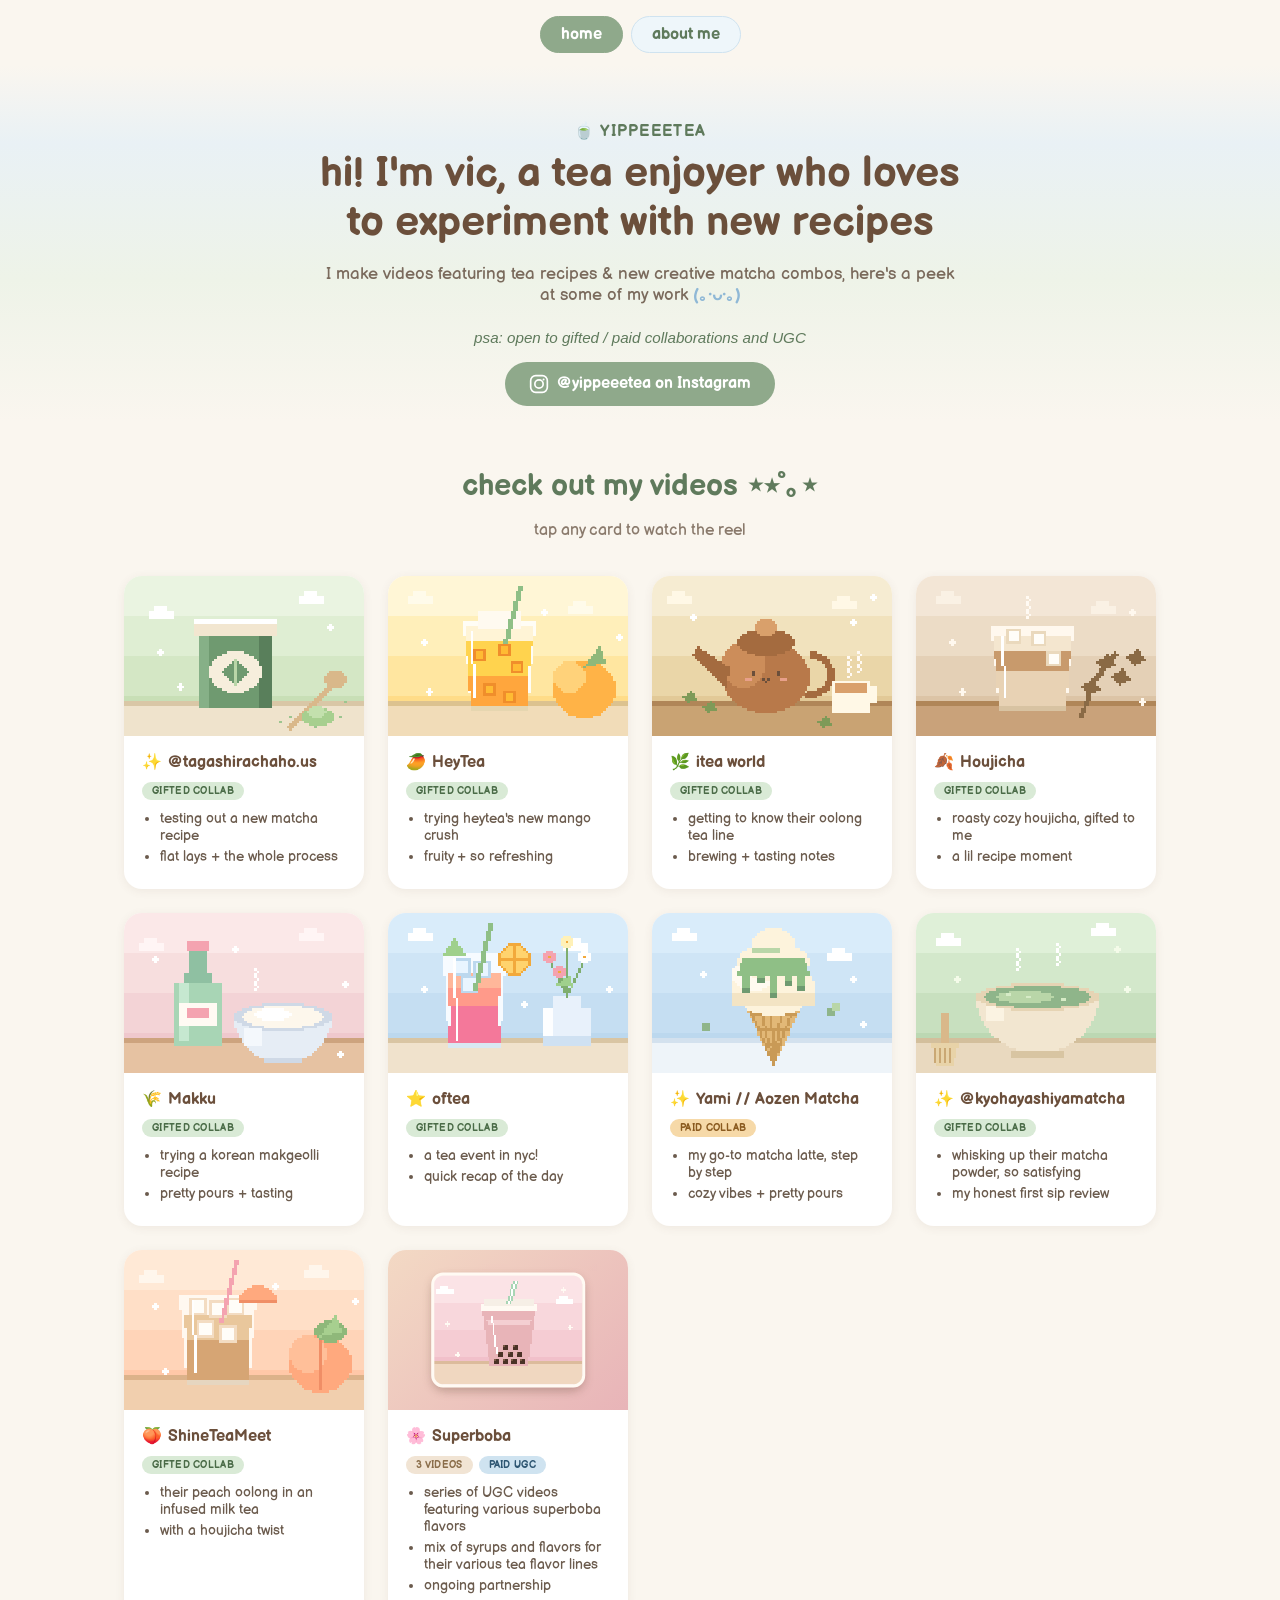
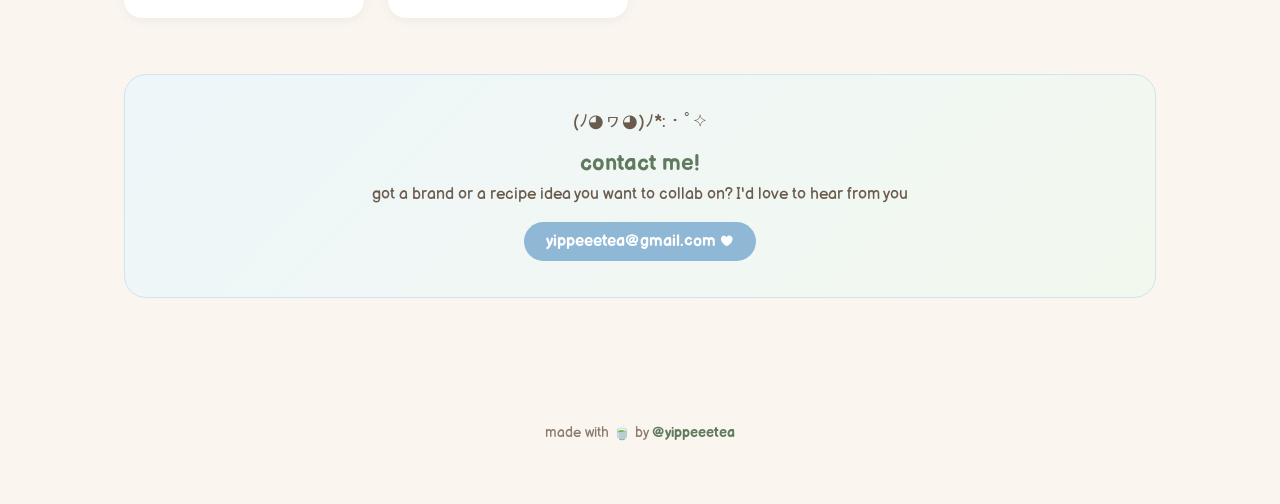
==== commit c2846e33: "Add views_override so manual view counts win over sync Co-authored-by: Copilot <223556219+Copilot@us" ====
--- a/docs/index.html
+++ b/docs/index.html
@@ -63,6 +63,28 @@
     
       
         
+<a class="card" href="https://www.instagram.com/p/Dec8OcSJ1fE/" target="_blank" rel="noopener">
+  <div class="thumb thumb-heytea"><img class="thumb-img" src="img/heytea-1.png?v=2ee8b04e" alt="" loading="lazy" /></div>
+  <div class="card-body">
+    <p class="subtitle"><span class="accent">🥭</span> HeyTea</p>
+    <div class="pills">
+      <span class="pill pill-gifted">gifted collab</span>
+      
+    </div>
+    <ul class="points">
+      
+      <li>trying heytea's new mango crush</li>
+      
+      <li>fruity + so refreshing</li>
+      
+    </ul>
+  </div>
+</a>
+
+      
+    
+      
+        
 <a class="card" href="https://www.instagram.com/reel/Db-3Sy9xDzG/?utm_source=ig_web_copy_link&stkn=MzRlODBiNWFlZA==" target="_blank" rel="noopener">
   <div class="thumb thumb-oolong"><img class="thumb-img" src="img/itea-world-1.png?v=f99b14b1" alt="" loading="lazy" /></div>
   <div class="card-body">
@@ -98,28 +120,6 @@
       <li>roasty cozy houjicha, gifted to me</li>
       
       <li>a lil recipe moment</li>
-      
-    </ul>
-  </div>
-</a>
-
-      
-    
-      
-        
-<a class="card" href="https://www.instagram.com/p/Dec8OcSJ1fE/" target="_blank" rel="noopener">
-  <div class="thumb thumb-heytea"><img class="thumb-img" src="img/heytea-1.png?v=2ee8b04e" alt="" loading="lazy" /></div>
-  <div class="card-body">
-    <p class="subtitle"><span class="accent">🥭</span> HeyTea</p>
-    <div class="pills">
-      <span class="pill pill-gifted">gifted collab</span>
-      
-    </div>
-    <ul class="points">
-      
-      <li>trying heytea's new mango crush</li>
-      
-      <li>fruity + so refreshing</li>
       
     </ul>
   </div>
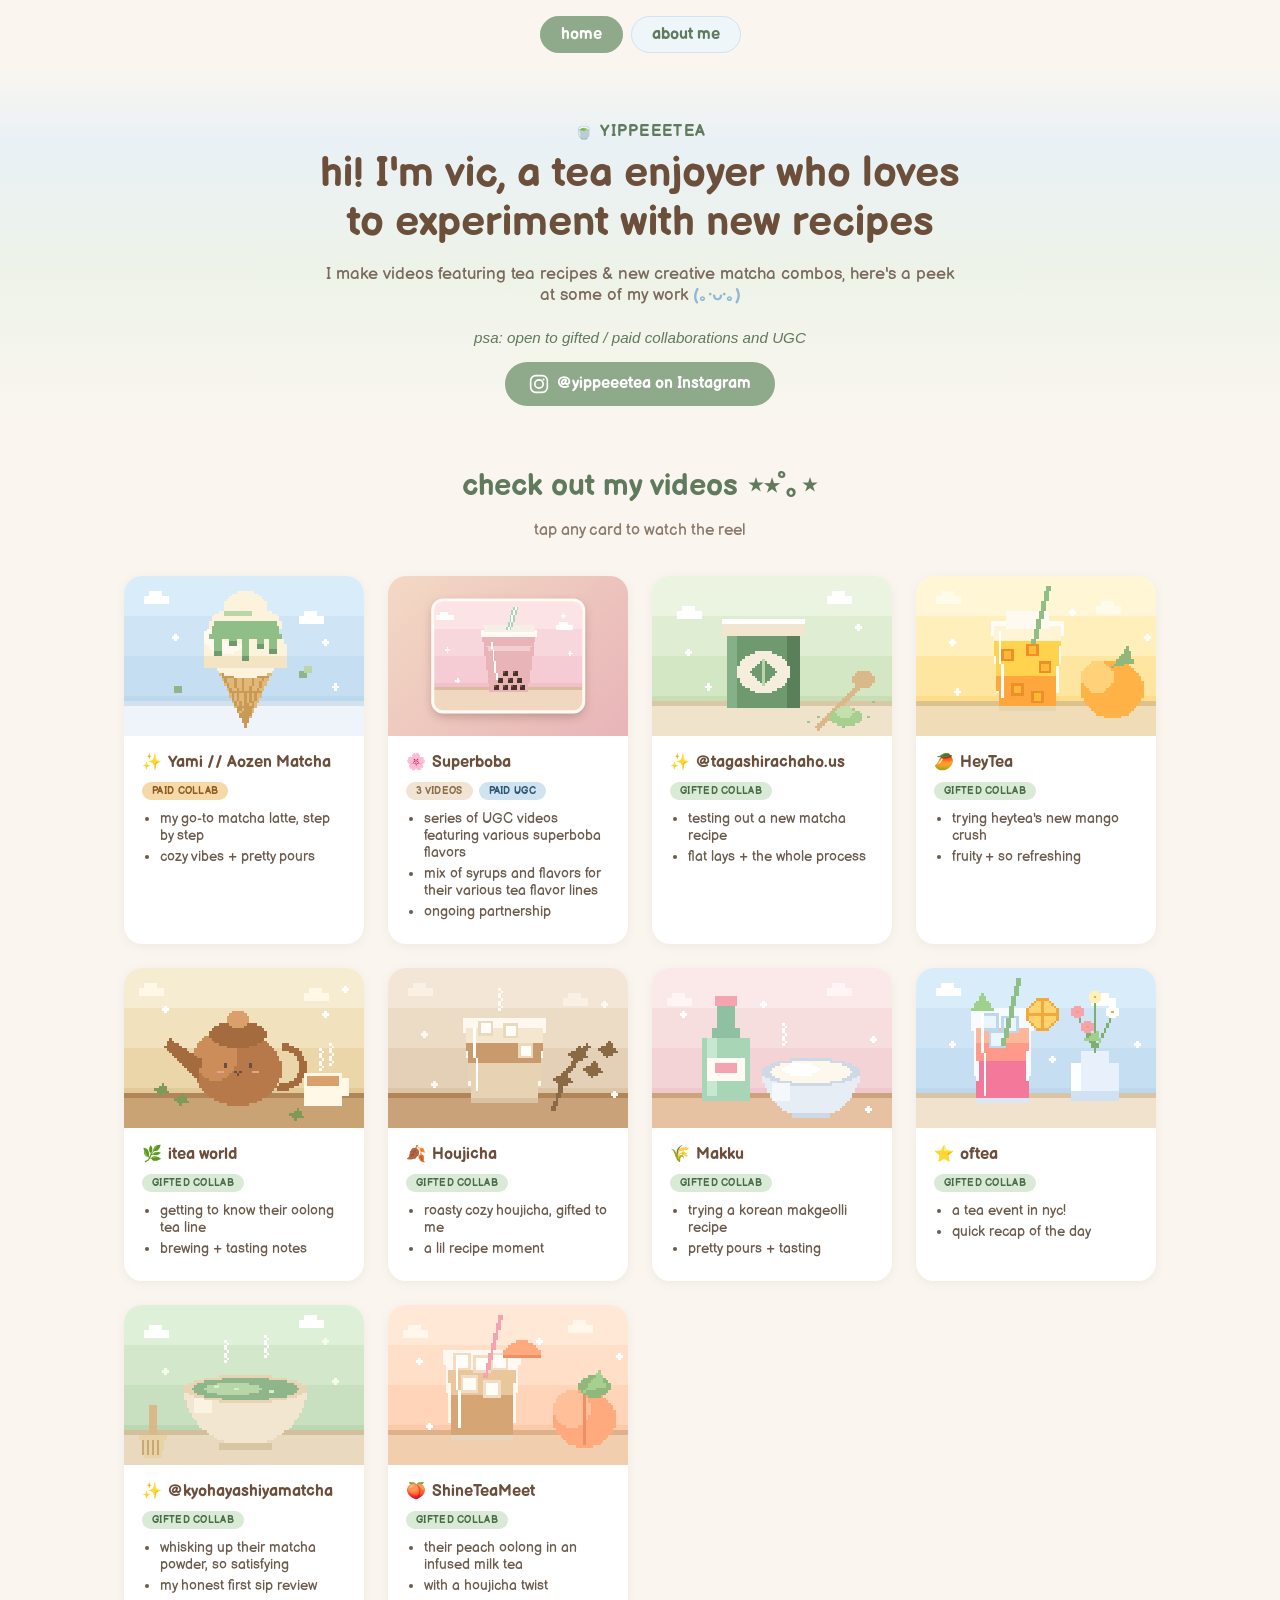
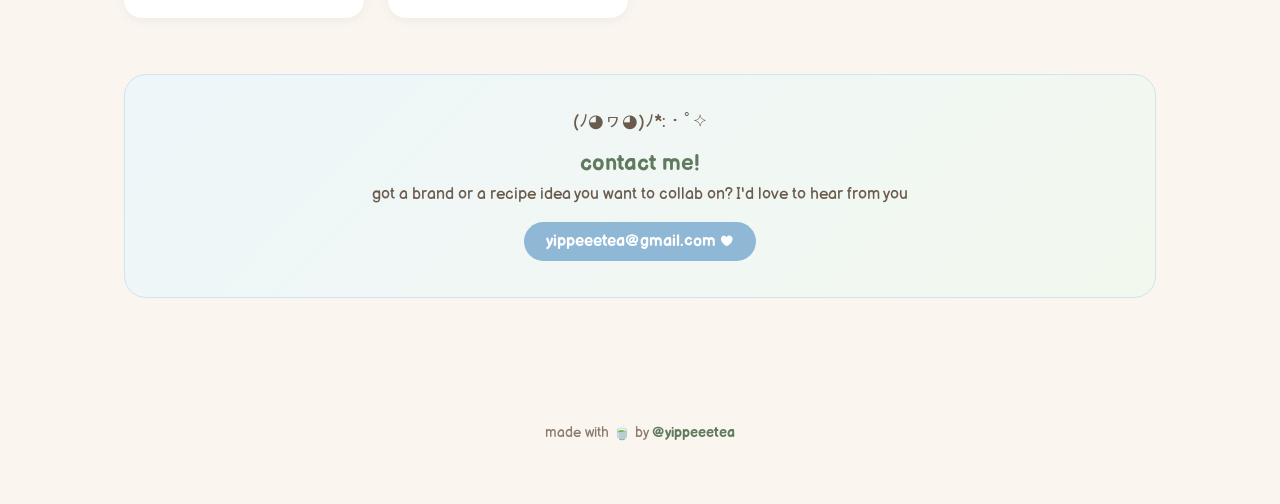
==== commit 41cd7a70: "Prioritize paid collabs in card order Co-authored-by: Copilot <223556219+Copilot@users.noreply.githu" ====
--- a/docs/index.html
+++ b/docs/index.html
@@ -41,6 +41,67 @@
     
       
         
+<a class="card" href="https://www.instagram.com/reel/DdkfxMmgO7o/?utm_source=ig_web_copy_link&stkn=MzRlODBiNWFlZA==" target="_blank" rel="noopener">
+  <div class="thumb thumb-matcha"><img class="thumb-img" src="img/aozen-matcha-1.png?v=bb409b44" alt="" loading="lazy" /></div>
+  <div class="card-body">
+    <p class="subtitle"><span class="accent">✨</span> Yami // Aozen Matcha</p>
+    <div class="pills">
+      <span class="pill pill-paid">paid collab</span>
+      
+    </div>
+    <ul class="points">
+      
+      <li>my go-to matcha latte, step by step</li>
+      
+      <li>cozy vibes + pretty pours</li>
+      
+    </ul>
+  </div>
+</a>
+
+      
+    
+      
+        
+
+<a class="card card-stack-link" href="superboba.html">
+  <div class="thumb thumb-superboba card-stack" aria-hidden="true">
+    
+    
+    
+    <span class="stack-leaf stack-leaf-3" style="background-image:url('img/superboba-3.png?v=a93e6e29')"></span>
+    
+    
+    <span class="stack-leaf stack-leaf-2" style="background-image:url('img/superboba-2.png?v=41aed726')"></span>
+    
+    
+    <span class="stack-leaf stack-leaf-1" style="background-image:url('img/superboba-1.png?v=3da0dbfa')"></span>
+    
+  </div>
+  <div class="card-body">
+    <p class="subtitle"><span class="accent">🌸</span> Superboba</p>
+    <div class="pills">
+      <span class="pill pill-count">3 videos</span>
+      
+      <span class="pill pill-ugc">paid UGC</span>
+      
+    </div>
+    <ul class="points">
+      
+      <li>series of UGC videos featuring various superboba flavors</li>
+      
+      <li>mix of syrups and flavors for their various tea flavor lines</li>
+      
+      <li>ongoing partnership</li>
+      
+    </ul>
+  </div>
+</a>
+
+      
+    
+      
+        
 <a class="card" href="https://www.instagram.com/reel/DdAmlrzAYRp/?utm_source=ig_web_copy_link&stkn=MzRlODBiNWFlZA==" target="_blank" rel="noopener">
   <div class="thumb thumb-matcha"><img class="thumb-img" src="img/tagashirachaho-1.png?v=8dd2be90" alt="" loading="lazy" /></div>
   <div class="card-body">
@@ -173,28 +234,6 @@
     
       
         
-<a class="card" href="https://www.instagram.com/reel/DdkfxMmgO7o/?utm_source=ig_web_copy_link&stkn=MzRlODBiNWFlZA==" target="_blank" rel="noopener">
-  <div class="thumb thumb-matcha"><img class="thumb-img" src="img/aozen-matcha-1.png?v=bb409b44" alt="" loading="lazy" /></div>
-  <div class="card-body">
-    <p class="subtitle"><span class="accent">✨</span> Yami // Aozen Matcha</p>
-    <div class="pills">
-      <span class="pill pill-paid">paid collab</span>
-      
-    </div>
-    <ul class="points">
-      
-      <li>my go-to matcha latte, step by step</li>
-      
-      <li>cozy vibes + pretty pours</li>
-      
-    </ul>
-  </div>
-</a>
-
-      
-    
-      
-        
 <a class="card" href="https://www.instagram.com/reel/DeEqm_hRa85/?utm_source=ig_web_copy_link&stkn=MzRlODBiNWFlZA==" target="_blank" rel="noopener">
   <div class="thumb thumb-matcha"><img class="thumb-img" src="img/kyohayashiyamatcha-1.png?v=180cfa5a" alt="" loading="lazy" /></div>
   <div class="card-body">
@@ -230,45 +269,6 @@
       <li>their peach oolong in an infused milk tea</li>
       
       <li>with a houjicha twist</li>
-      
-    </ul>
-  </div>
-</a>
-
-      
-    
-      
-        
-
-<a class="card card-stack-link" href="superboba.html">
-  <div class="thumb thumb-superboba card-stack" aria-hidden="true">
-    
-    
-    
-    <span class="stack-leaf stack-leaf-3" style="background-image:url('img/superboba-3.png?v=a93e6e29')"></span>
-    
-    
-    <span class="stack-leaf stack-leaf-2" style="background-image:url('img/superboba-2.png?v=41aed726')"></span>
-    
-    
-    <span class="stack-leaf stack-leaf-1" style="background-image:url('img/superboba-1.png?v=3da0dbfa')"></span>
-    
-  </div>
-  <div class="card-body">
-    <p class="subtitle"><span class="accent">🌸</span> Superboba</p>
-    <div class="pills">
-      <span class="pill pill-count">3 videos</span>
-      
-      <span class="pill pill-ugc">paid UGC</span>
-      
-    </div>
-    <ul class="points">
-      
-      <li>series of UGC videos featuring various superboba flavors</li>
-      
-      <li>mix of syrups and flavors for their various tea flavor lines</li>
-      
-      <li>ongoing partnership</li>
       
     </ul>
   </div>
